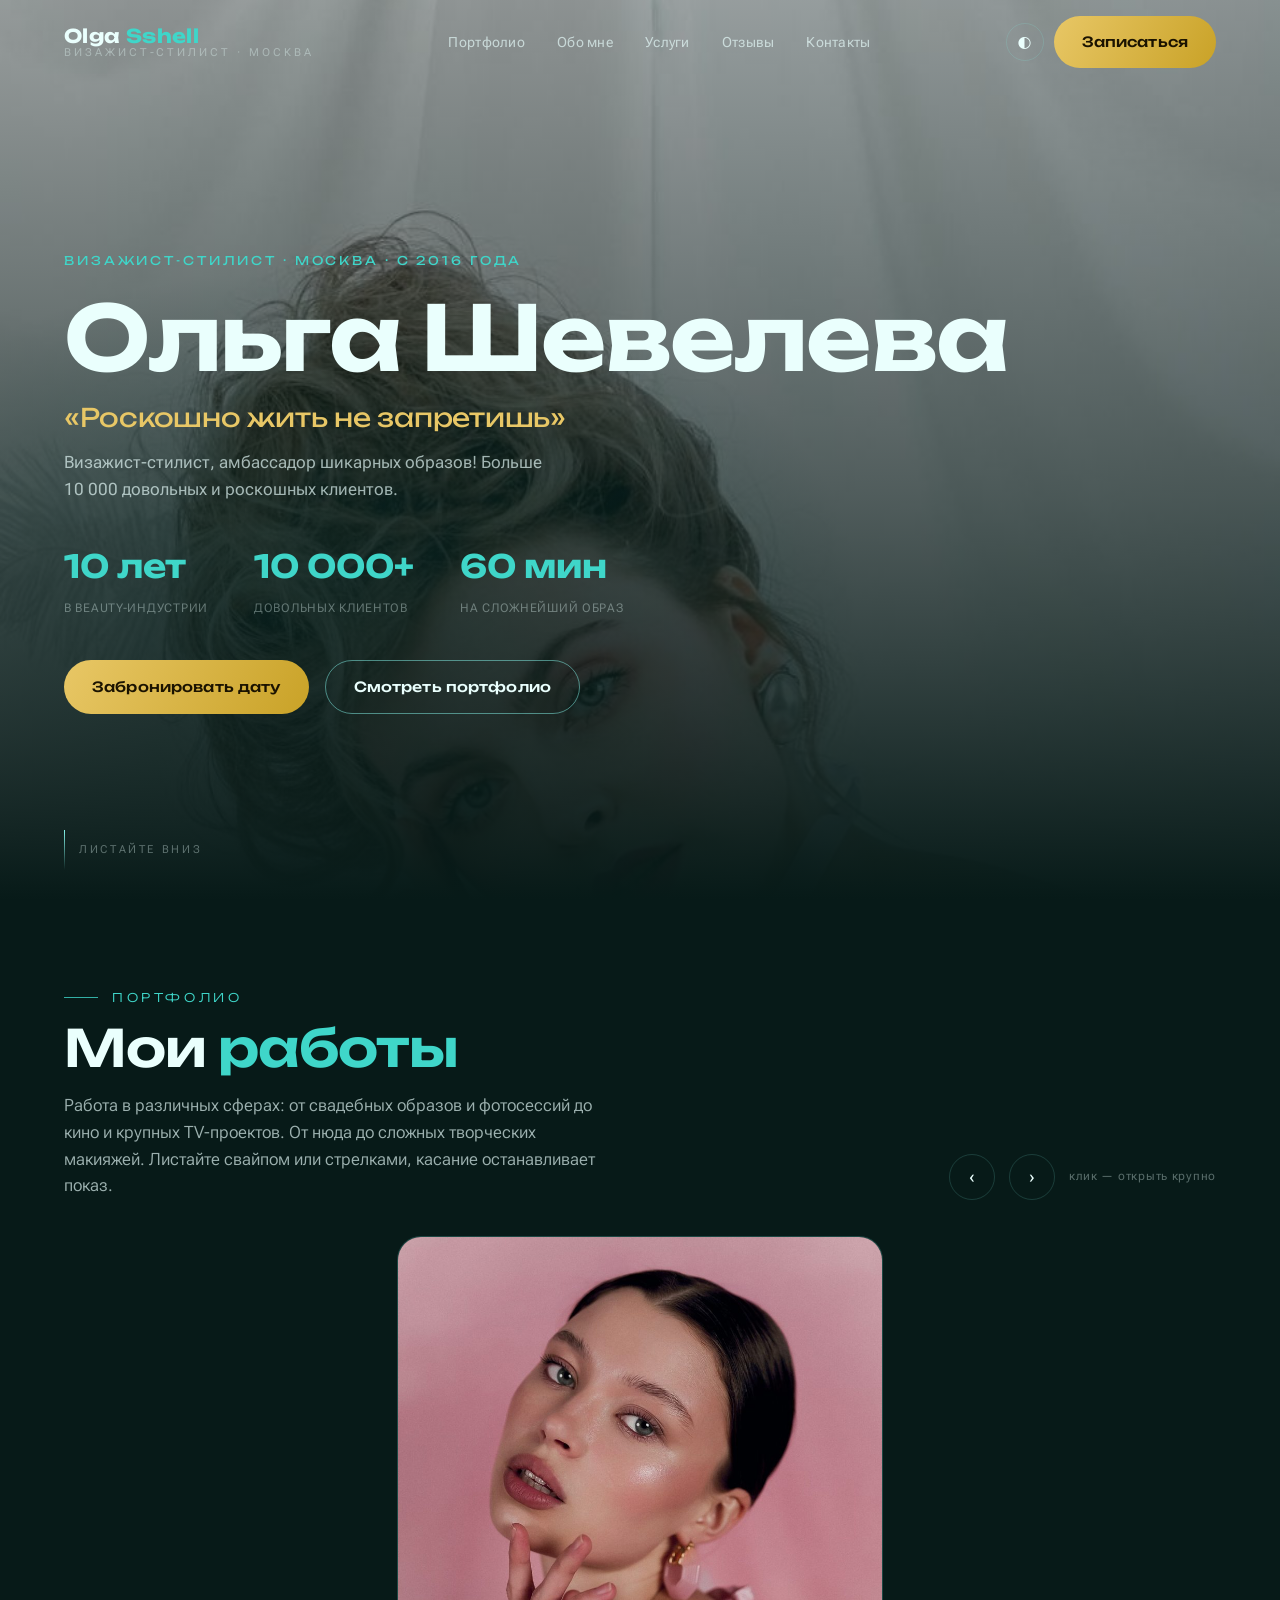
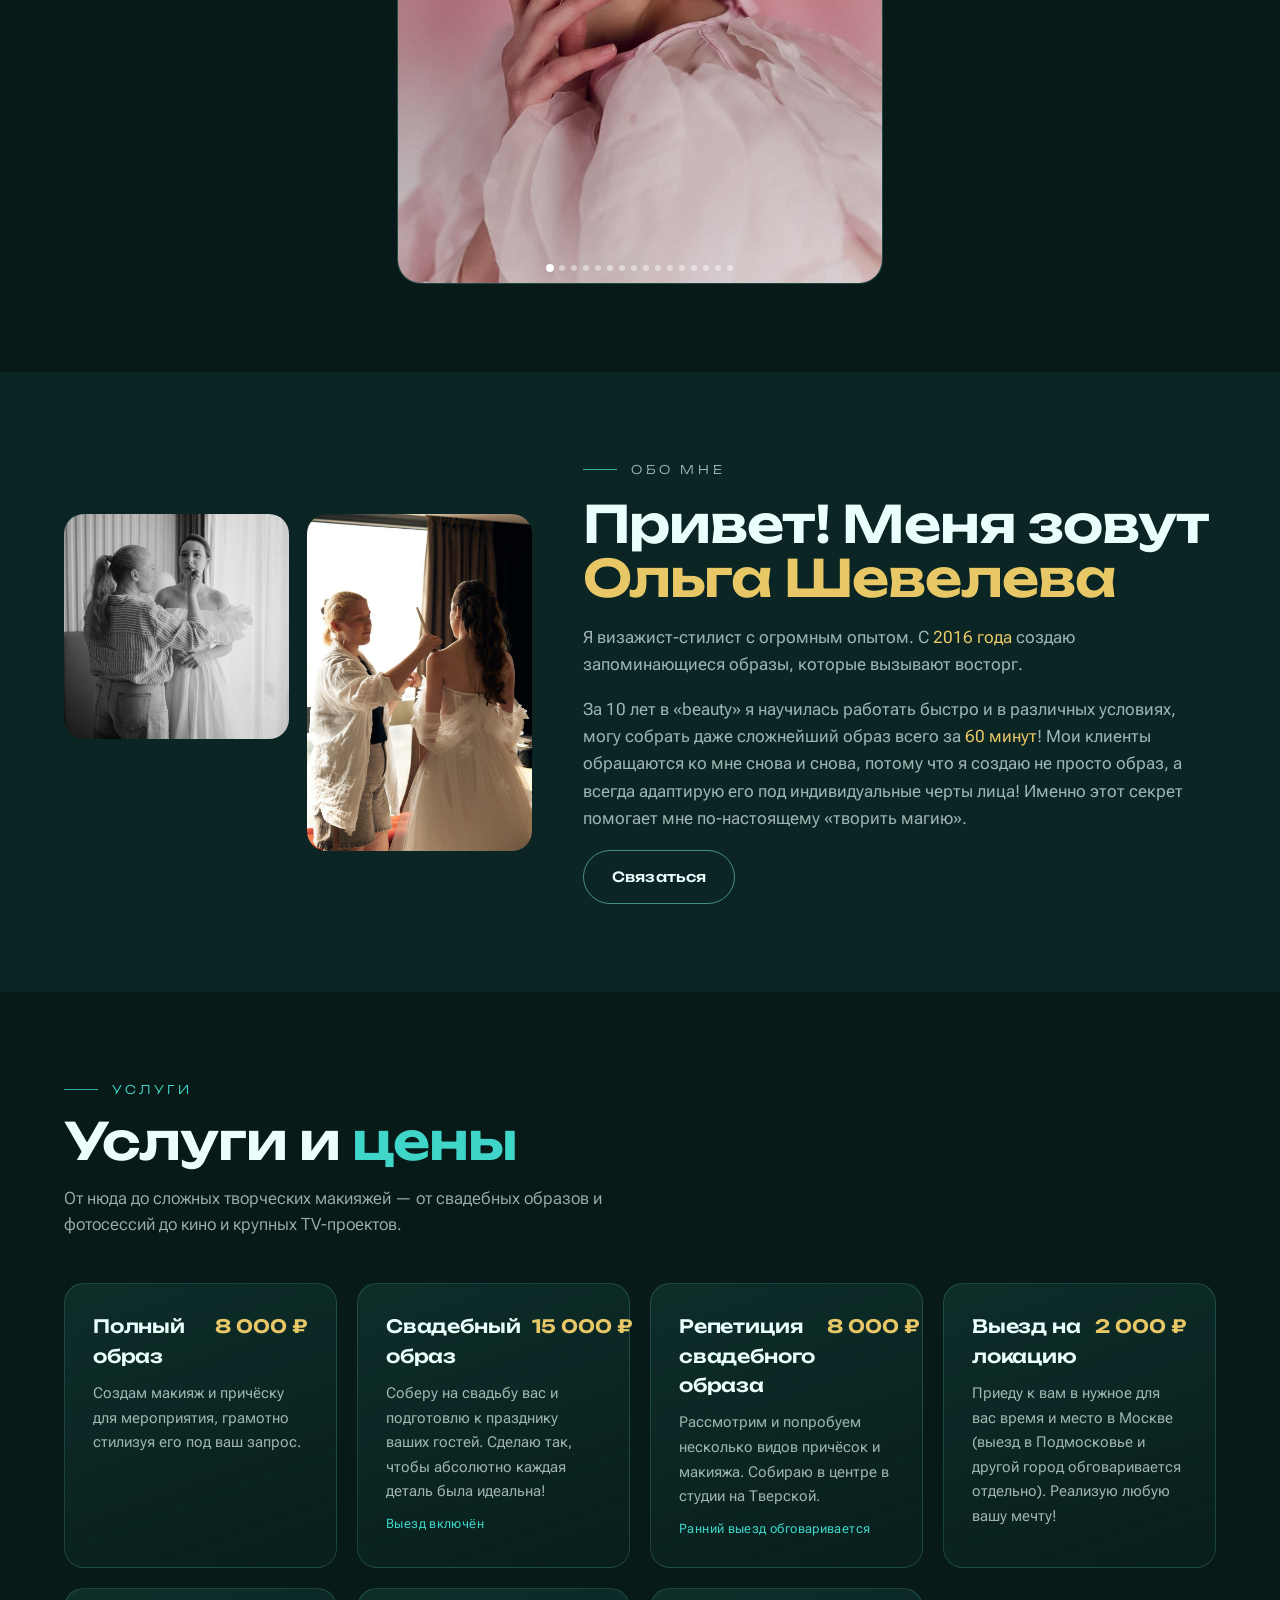
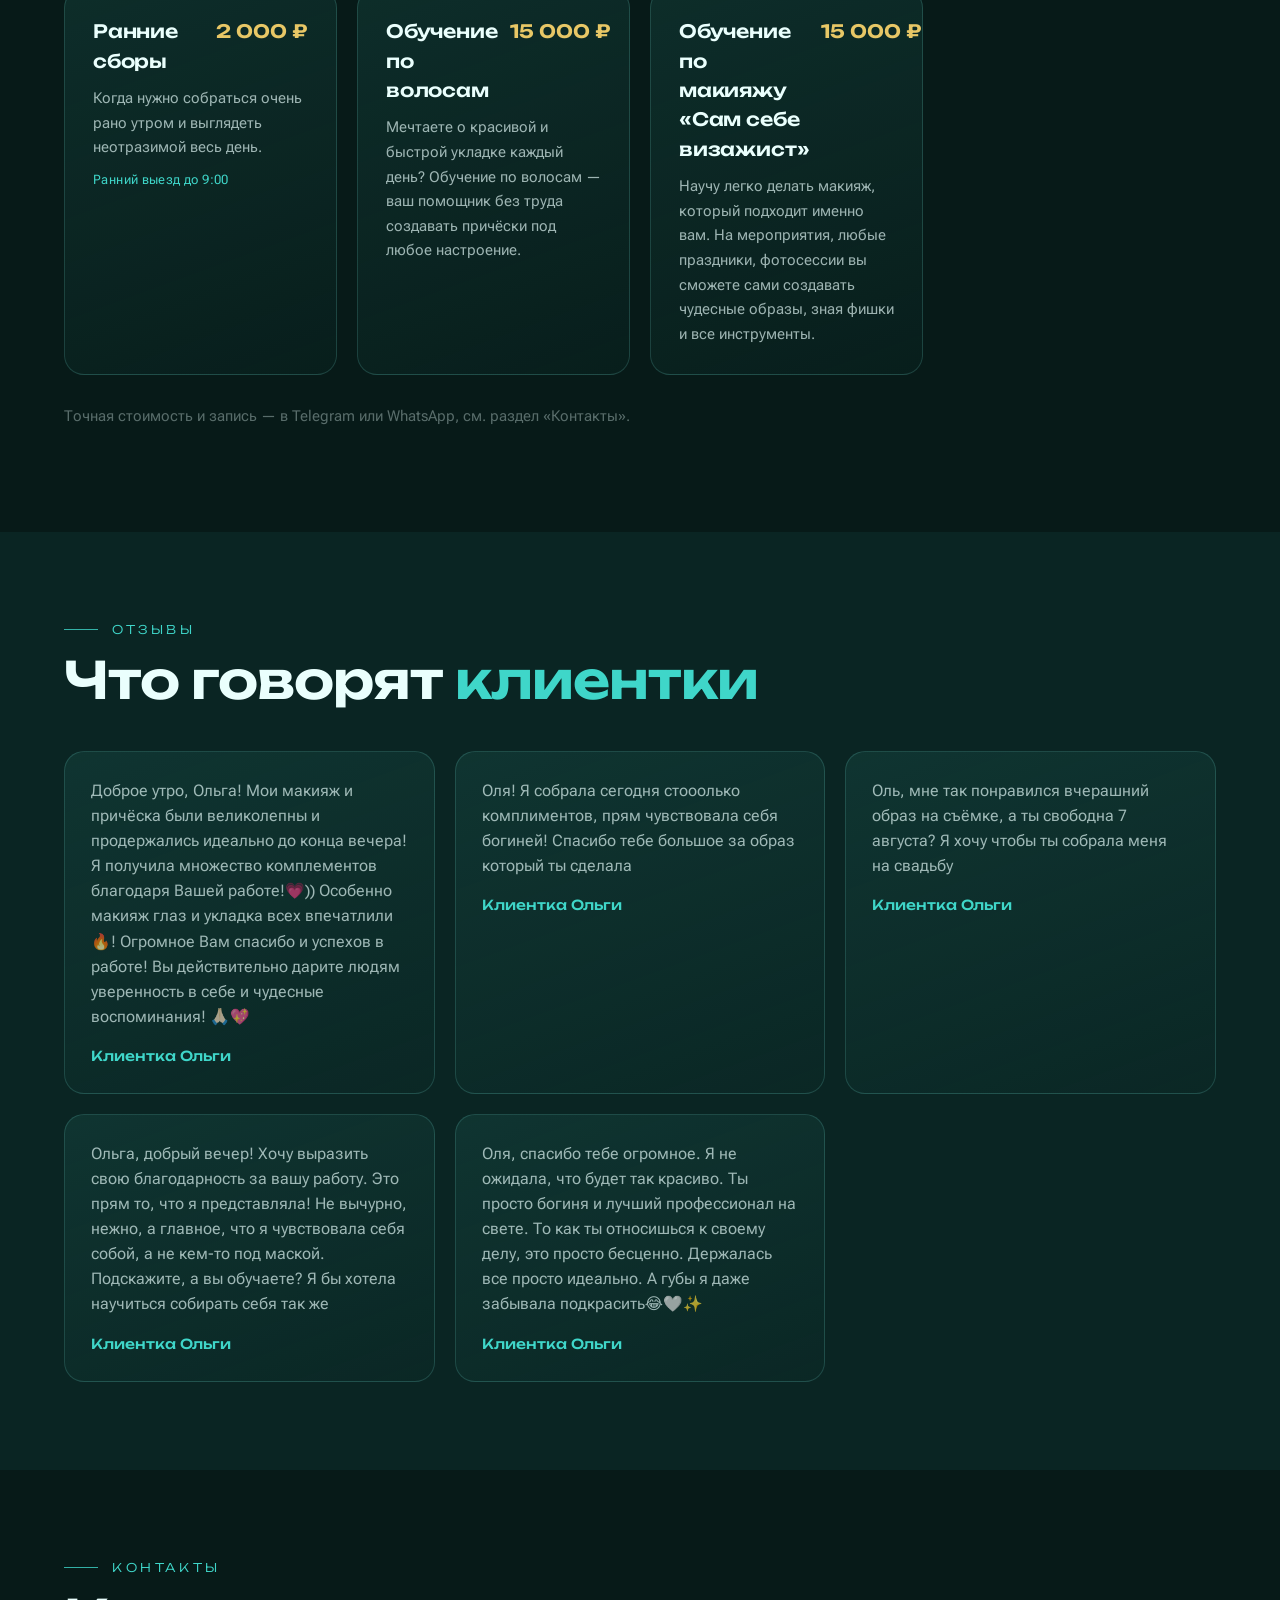
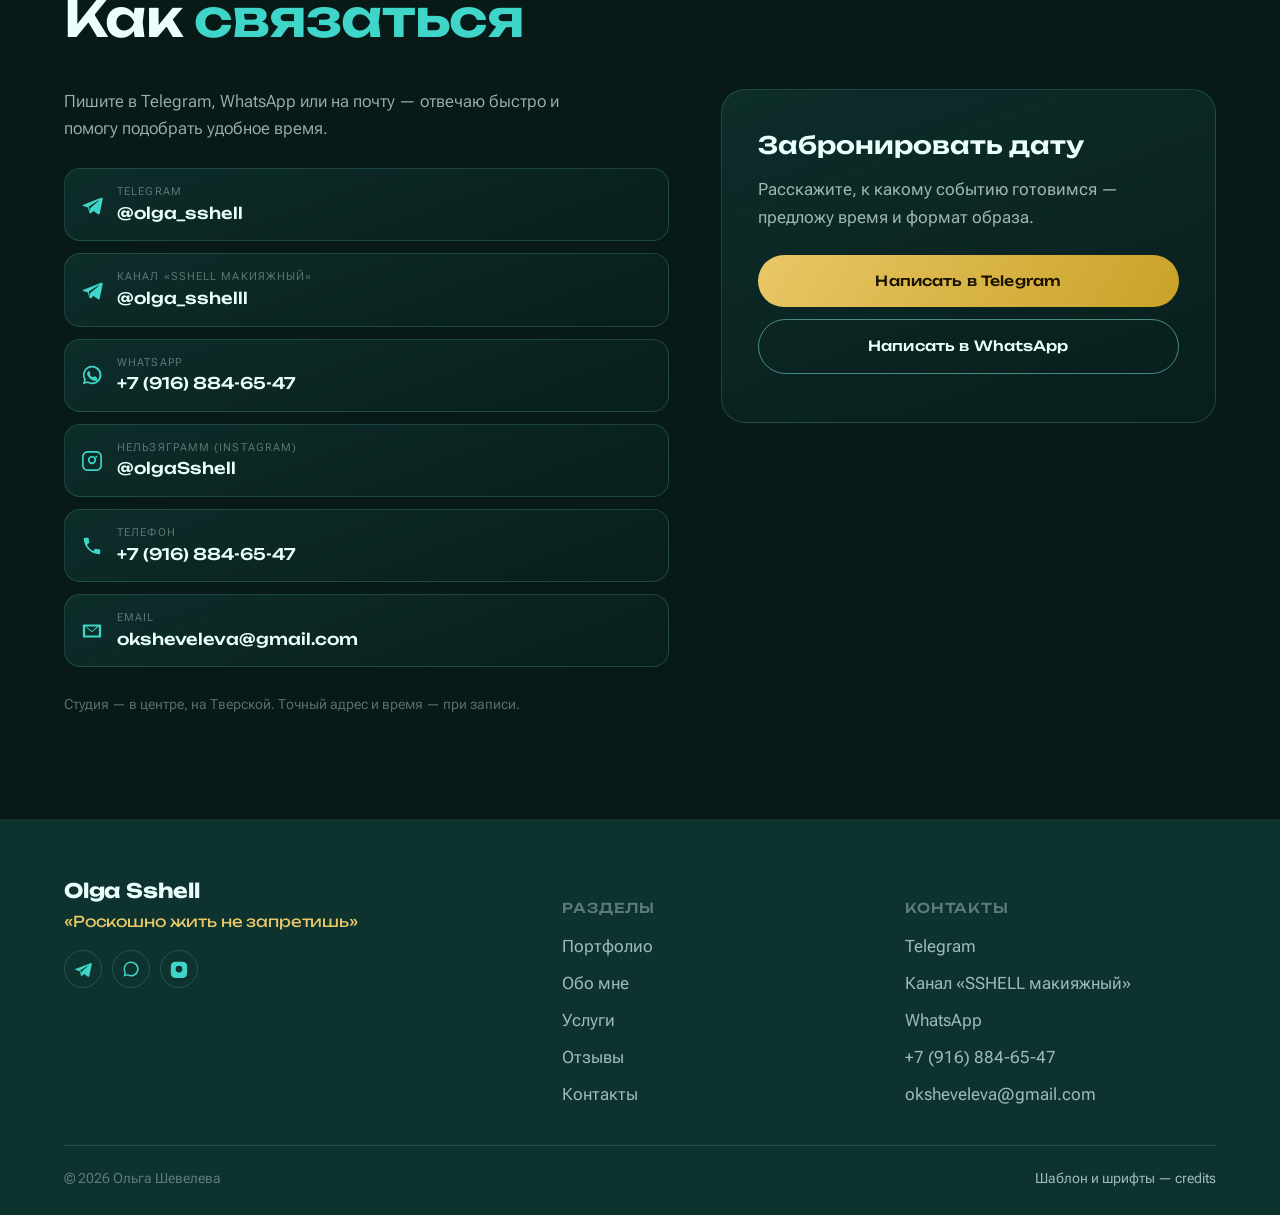
==== index.html @ 78e6f8d3 "Ольга Шевелева — v4 с анимациями 1.1, 2.1, 3.2, 4.2, 5.1" ====
<!DOCTYPE html>
<html lang="ru">
<head>
<meta charset="UTF-8">
<meta name="viewport" content="width=device-width, initial-scale=1.0">
<title>Ольга Шевелева — визажист-стилист в Москве</title>
<meta name="description" content="Ольга Шевелева — визажист-стилист в Москве с 2016 года. Полный образ, свадебный макияж и причёска, выезд на локацию, обучение по макияжу и укладкам. Больше 10 000 довольных клиентов.">
<meta name="theme-color" content="#071a18">
<link rel="canonical" href="https://olga-shell.ru/">

<meta property="og:type" content="website">
<meta property="og:locale" content="ru_RU">
<meta property="og:title" content="Ольга Шевелева — визажист-стилист в Москве">
<meta property="og:description" content="Визажист-стилист, амбассадор шикарных образов! Больше 10 000 довольных и роскошных клиентов. Полный образ, свадебный макияж, обучение.">
<meta property="og:image" content="https://olga-shell.ru/assets/img/05.jpg">
<meta property="og:url" content="https://olga-shell.ru/">
<meta property="og:site_name" content="Ольга Шевелева">
<meta name="twitter:card" content="summary_large_image">
<meta name="twitter:title" content="Ольга Шевелева — визажист-стилист в Москве">
<meta name="twitter:description" content="Роскошно жить не запретишь. Полный образ, свадебный макияж, обучение по макияжу и укладкам.">
<meta name="twitter:image" content="https://olga-shell.ru/assets/img/05.jpg">

<link rel="icon" href="favicon.svg" type="image/svg+xml">
<link rel="icon" href="favicon.ico" sizes="any">
<link rel="alternate" type="text/plain" href="llms.txt">

<link rel="preload" href="assets/fonts/Unbounded-cyrillic.woff2" as="font" type="font/woff2" crossorigin>
<link rel="preload" href="assets/fonts/RobotoFlex-cyrillic.woff2" as="font" type="font/woff2" crossorigin>
<link rel="stylesheet" href="assets/css/style.css">

<script type="application/ld+json">
{
  "@context": "https://schema.org",
  "@type": "BeautySalon",
  "name": "Ольга Шевелева — визажист-стилист",
  "description": "Визажист-стилист, амбассадор шикарных образов. Больше 10 000 довольных и роскошных клиентов. Полный образ, свадебный макияж, выезд на локацию, обучение по макияжу и укладкам.",
  "url": "https://olga-shell.ru/",
  "image": "https://olga-shell.ru/assets/img/05.jpg",
  "telephone": "+7-916-884-65-47",
  "email": "oksheveleva@gmail.com",
  "priceRange": "2000-15000 RUB",
  "areaServed": { "@type": "City", "name": "Москва" },
  "address": { "@type": "PostalAddress", "addressLocality": "Москва", "addressCountry": "RU" },
  "founder": { "@type": "Person", "name": "Ольга Шевелева", "jobTitle": "Визажист-стилист" },
  "sameAs": [
    "https://www.instagram.com/olga_sshell",
    "https://t.me/olga_sshell",
    "https://t.me/olga_sshelll",
    "https://wa.me/79168846547"
  ],
  "hasOfferCatalog": {
    "@type": "OfferCatalog",
    "name": "Услуги",
    "itemListElement": [
      { "@type": "Offer", "price": "8000", "priceCurrency": "RUB", "itemOffered": { "@type": "Service", "name": "Полный образ", "description": "Макияж и причёска для мероприятия, стилизация под ваш запрос." } },
      { "@type": "Offer", "price": "15000", "priceCurrency": "RUB", "itemOffered": { "@type": "Service", "name": "Свадебный образ", "description": "Сборы невесты и подготовка гостей к свадьбе, выезд включён." } },
      { "@type": "Offer", "price": "8000", "priceCurrency": "RUB", "itemOffered": { "@type": "Service", "name": "Репетиция свадебного образа", "description": "Подбор вариантов причёски и макияжа в студии на Тверской." } },
      { "@type": "Offer", "price": "2000", "priceCurrency": "RUB", "itemOffered": { "@type": "Service", "name": "Выезд на локацию", "description": "Выезд визажиста в нужное время и место в Москве." } },
      { "@type": "Offer", "price": "2000", "priceCurrency": "RUB", "itemOffered": { "@type": "Service", "name": "Ранние сборы", "description": "Ранний выезд до 9:00, когда нужно собраться очень рано утром." } },
      { "@type": "Offer", "price": "15000", "priceCurrency": "RUB", "itemOffered": { "@type": "Service", "name": "Обучение по волосам", "description": "Обучение быстрой и красивой укладке волос под любое настроение." } },
      { "@type": "Offer", "price": "15000", "priceCurrency": "RUB", "itemOffered": { "@type": "Service", "name": "Обучение по макияжу «Сам себе визажист»", "description": "Обучение макияжу на мероприятия, праздники и фотосессии." } }
    ]
  },
  "review": [
    { "@type": "Review", "reviewBody": "Мои макияж и причёска были великолепны и продержались идеально до конца вечера! Я получила множество комплиментов благодаря Вашей работе. Особенно макияж глаз и укладка всех впечатлили!", "author": { "@type": "Person", "name": "Клиентка" } },
    { "@type": "Review", "reviewBody": "Я собрала сегодня стооолько комплиментов, прям чувствовала себя богиней! Спасибо тебе большое за образ который ты сделала.", "author": { "@type": "Person", "name": "Клиентка" } },
    { "@type": "Review", "reviewBody": "Мне так понравился вчерашний образ на съёмке. Хочу, чтобы ты собрала меня на свадьбу.", "author": { "@type": "Person", "name": "Клиентка" } },
    { "@type": "Review", "reviewBody": "Хочу выразить свою благодарность за вашу работу. Это прям то, что я представляла! Не вычурно, нежно, а главное — я чувствовала себя собой, а не кем-то под маской.", "author": { "@type": "Person", "name": "Клиентка" } },
    { "@type": "Review", "reviewBody": "Спасибо тебе огромное. Я не ожидала, что будет так красиво. Ты просто богиня и лучший профессионал на свете. Держалась всё просто идеально.", "author": { "@type": "Person", "name": "Клиентка" } }
  ]
}
</script>
</head>
<body>
<a class="skip-link" href="#main">Перейти к содержанию</a>

<header class="hdr" id="hdr">
  <a href="#home" class="brand"><span>Olga <i>Sshell</i></span><small>визажист-стилист · Москва</small></a>
  <nav class="nav" aria-label="Основная навигация">
    <a href="#portfolio">Портфолио</a>
    <a href="#about">Обо мне</a>
    <a href="#services">Услуги</a>
    <a href="#reviews">Отзывы</a>
    <a href="#contact">Контакты</a>
  </nav>
  <div class="hdr-actions">
    <button id="themeToggle" class="tbtn" aria-pressed="false" aria-label="Переключить светлую/тёмную тему">◐</button>
    <a href="https://t.me/olga_sshell" target="_blank" rel="noopener" class="btn btn-gold hdr-cta">Записаться</a>
    <button class="burger" id="burger" aria-label="Открыть меню" aria-expanded="false" aria-controls="mmenu"><i></i><i></i><i></i></button>
  </div>
</header>

<div class="mmenu" id="mmenu">
  <a href="#portfolio">Портфолио</a>
  <a href="#about">Обо мне</a>
  <a href="#services">Услуги</a>
  <a href="#reviews">Отзывы</a>
  <a href="#contact">Контакты</a>
  <div class="mc">
    <a href="https://t.me/olga_sshell" target="_blank" rel="noopener" class="btn btn-gold" style="margin-top:14px;width:max-content">Записаться</a>
  </div>
</div>

<main id="main">

  <section class="hero" id="home">
    <img class="hero-bg" src="assets/img/05.jpg" width="956" height="1276" alt="Ольга Шевелева — свадебный образ с элегантной причёской и жемчужными серьгами" fetchpriority="high">
    <div class="hero-veil" aria-hidden="true"></div>
    <div class="wrap">
      <span class="hero-badge">Визажист-стилист · Москва · с 2016 года</span>
      <h1 class="disp split" aria-label="Ольга Шевелева"><span aria-hidden="true"><span class="w"><span class="ch" style="--i:0">О</span><span class="ch" style="--i:1">л</span><span class="ch" style="--i:2">ь</span><span class="ch" style="--i:3">г</span><span class="ch" style="--i:4">а</span></span> <span class="w"><span class="ch" style="--i:5">Ш</span><span class="ch" style="--i:6">е</span><span class="ch" style="--i:7">в</span><span class="ch" style="--i:8">е</span><span class="ch" style="--i:9">л</span><span class="ch" style="--i:10">е</span><span class="ch" style="--i:11">в</span><span class="ch" style="--i:12">а</span></span></span></h1>
      <p class="tagline disp">«Роскошно жить не запретишь»</p>
      <p class="desc">Визажист-стилист, амбассадор шикарных образов! Больше 10&nbsp;000 довольных и роскошных клиентов.</p>
      <div class="hero-stats">
        <div class="stat"><b class="cnt" data-value="10" data-suffix=" лет">10 лет</b><span>в beauty-индустрии</span></div>
        <div class="stat"><b class="cnt" data-value="10000" data-suffix="+">10 000+</b><span>довольных клиентов</span></div>
        <div class="stat"><b class="cnt" data-value="60" data-suffix=" мин">60 мин</b><span>на сложнейший образ</span></div>
      </div>
      <div class="cta-group">
        <a href="https://t.me/olga_sshell" target="_blank" rel="noopener" class="btn btn-gold">Забронировать дату</a>
        <a href="#portfolio" class="btn btn-ghost">Смотреть портфолио</a>
      </div>
    </div>
    <div class="scrollhint"><i></i>Листайте вниз</div>
  </section>

  <section id="portfolio">
    <div class="wrap">
      <div class="car-head reveal">
        <div class="sec-head" style="margin-bottom:0">
          <p class="eyebrow">Портфолио</p>
          <h2 class="h2">Мои <span class="tif">работы</span></h2>
          <p class="lead">Работа в различных сферах: от свадебных образов и фотосессий до кино и крупных TV-проектов. От нюда до сложных творческих макияжей. Листайте свайпом или стрелками, касание останавливает показ.</p>
        </div>
        <div class="car-controls">
          <button class="car-btn" id="carPrev" aria-label="Предыдущее фото">‹</button>
          <button class="car-btn" id="carNext" aria-label="Следующее фото">›</button>
          <span class="car-hint">клик — открыть крупно</span>
        </div>
      </div>

      <div class="rotor reveal" id="rotor" tabindex="0" aria-roledescription="carousel" aria-label="Работы Ольги">
        <div class="rotor-track">
          <figure class="rotor-frame" data-lightbox-src="assets/img/02.jpg" data-lightbox-alt="Нежный образ на розовом фоне с жемчужными серьгами"><img src="assets/img/02.jpg" width="934" height="1400" loading="lazy" alt="Нежный образ на розовом фоне с жемчужными серьгами"></figure>
          <figure class="rotor-frame" data-lightbox-src="assets/img/03.jpg" data-lightbox-alt="Авангардный образ в скульптурном синем костюме"><img src="assets/img/03.jpg" width="1000" height="1400" loading="lazy" alt="Авангардный образ в скульптурном синем костюме"></figure>
          <figure class="rotor-frame" data-lightbox-src="assets/img/04.jpg" data-lightbox-alt="Летний образ в белом с жёлтыми цветами"><img src="assets/img/04.jpg" width="1023" height="1280" loading="lazy" alt="Летний образ в белом с жёлтыми цветами"></figure>
          <figure class="rotor-frame" data-lightbox-src="assets/img/06.jpg" data-lightbox-alt="Драматичный чёрно-белый образ в готическом стиле"><img src="assets/img/06.jpg" width="914" height="1280" loading="lazy" alt="Драматичный чёрно-белый образ в готическом стиле"></figure>
          <figure class="rotor-frame" data-lightbox-src="assets/img/07.jpg" data-lightbox-alt="Будуарный образ с веером в кружевном белье"><img src="assets/img/07.jpg" width="1133" height="1400" loading="lazy" alt="Будуарный образ с веером в кружевном белье"></figure>
          <figure class="rotor-frame" data-lightbox-src="assets/img/09.jpg" data-lightbox-alt="Творческий макияж глаз с вуалью для fashion-съёмки"><img src="assets/img/09.jpg" width="1000" height="1400" loading="lazy" alt="Творческий макияж глаз с вуалью для fashion-съёмки"></figure>
          <figure class="rotor-frame" data-lightbox-src="assets/img/11.jpg" data-lightbox-alt="Образ в бордовом кожаном пальто"><img src="assets/img/11.jpg" width="960" height="1280" loading="lazy" alt="Образ в бордовом кожаном пальто"></figure>
          <figure class="rotor-frame" data-lightbox-src="assets/img/12.jpg" data-lightbox-alt="Естественный образ в бежевом платье со свободными волнами"><img src="assets/img/12.jpg" width="960" height="1280" loading="lazy" alt="Естественный образ в бежевом платье со свободными волнами"></figure>
          <figure class="rotor-frame" data-lightbox-src="assets/img/14.jpg" data-lightbox-alt="Динамичный образ в красном для фотосессии"><img src="assets/img/14.jpg" width="1024" height="1280" loading="lazy" alt="Динамичный образ в красном для фотосессии"></figure>
          <figure class="rotor-frame" data-lightbox-src="assets/img/15.jpg" data-lightbox-alt="Кутюрный образ в синем атласе"><img src="assets/img/15.jpg" width="1000" height="1400" loading="lazy" alt="Кутюрный образ в синем атласе"></figure>
          <figure class="rotor-frame" data-lightbox-src="assets/img/16.jpg" data-lightbox-alt="Образ с перьями и цветочной композицией в волосах"><img src="assets/img/16.jpg" width="933" height="1400" loading="lazy" alt="Образ с перьями и цветочной композицией в волосах"></figure>
          <figure class="rotor-frame" data-lightbox-src="assets/img/18.jpg" data-lightbox-alt="Вечерний образ в тёмно-синем платье с перьевой отделкой"><img src="assets/img/18.jpg" width="933" height="1400" loading="lazy" alt="Вечерний образ в тёмно-синем платье с перьевой отделкой"></figure>
          <figure class="rotor-frame" data-lightbox-src="assets/img/19.jpg" data-lightbox-alt="Свадебный образ невесты и жениха, чёрно-белый кадр"><img src="assets/img/19.jpg" width="853" height="1280" loading="lazy" alt="Свадебный образ невесты и жениха, чёрно-белый кадр"></figure>
          <figure class="rotor-frame" data-lightbox-src="assets/img/20.jpg" data-lightbox-alt="Будуарный образ невесты перед зеркалом со свечами"><img src="assets/img/20.jpg" width="779" height="1400" loading="lazy" alt="Будуарный образ невесты перед зеркалом со свечами"></figure>
          <figure class="rotor-frame" data-lightbox-src="assets/img/21.jpg" data-lightbox-alt="Винтажный образ в стиле ар-деко с декоративной причёской"><img src="assets/img/21.jpg" width="661" height="840" loading="lazy" alt="Винтажный образ в стиле ар-деко с декоративной причёской"></figure>
          <figure class="rotor-frame" data-lightbox-src="assets/img/22.jpg" data-lightbox-alt="Чёрно-белый образ на лестнице в вечернем платье"><img src="assets/img/22.jpg" width="510" height="657" loading="lazy" alt="Чёрно-белый образ на лестнице в вечернем платье"></figure>
        </div>
        <div class="rotor-dots" aria-hidden="true"></div>
      </div>

      <div class="carousel-fallback" id="carouselFallback">
        <div class="fb-item"><img src="assets/img/02.jpg" width="934" height="1400" loading="lazy" alt="Нежный образ на розовом фоне с жемчужными серьгами"></div>
        <div class="fb-item"><img src="assets/img/03.jpg" width="1000" height="1400" loading="lazy" alt="Авангардный образ в скульптурном синем костюме"></div>
        <div class="fb-item"><img src="assets/img/04.jpg" width="1023" height="1280" loading="lazy" alt="Летний образ в белом с жёлтыми цветами"></div>
        <div class="fb-item"><img src="assets/img/06.jpg" width="914" height="1280" loading="lazy" alt="Драматичный чёрно-белый образ в готическом стиле"></div>
        <div class="fb-item"><img src="assets/img/07.jpg" width="1133" height="1400" loading="lazy" alt="Будуарный образ с веером в кружевном белье"></div>
        <div class="fb-item"><img src="assets/img/09.jpg" width="1000" height="1400" loading="lazy" alt="Творческий макияж глаз с вуалью для fashion-съёмки"></div>
        <div class="fb-item"><img src="assets/img/11.jpg" width="960" height="1280" loading="lazy" alt="Образ в бордовом кожаном пальто"></div>
        <div class="fb-item"><img src="assets/img/12.jpg" width="960" height="1280" loading="lazy" alt="Естественный образ в бежевом платье со свободными волнами"></div>
        <div class="fb-item"><img src="assets/img/14.jpg" width="1024" height="1280" loading="lazy" alt="Динамичный образ в красном для фотосессии"></div>
        <div class="fb-item"><img src="assets/img/15.jpg" width="1000" height="1400" loading="lazy" alt="Кутюрный образ в синем атласе"></div>
        <div class="fb-item"><img src="assets/img/16.jpg" width="933" height="1400" loading="lazy" alt="Образ с перьями и цветочной композицией в волосах"></div>
        <div class="fb-item"><img src="assets/img/18.jpg" width="933" height="1400" loading="lazy" alt="Вечерний образ в тёмно-синем платье с перьевой отделкой"></div>
        <div class="fb-item"><img src="assets/img/19.jpg" width="853" height="1280" loading="lazy" alt="Свадебный образ невесты и жениха, чёрно-белый кадр"></div>
        <div class="fb-item"><img src="assets/img/20.jpg" width="779" height="1400" loading="lazy" alt="Будуарный образ невесты перед зеркалом со свечами"></div>
        <div class="fb-item"><img src="assets/img/21.jpg" width="661" height="840" loading="lazy" alt="Винтажный образ в стиле ар-деко с декоративной причёской"></div>
        <div class="fb-item"><img src="assets/img/22.jpg" width="510" height="657" loading="lazy" alt="Чёрно-белый образ на лестнице в вечернем платье"></div>
      </div>
    </div>
  </section>

  <section class="section-alt" id="about">
    <div class="wrap about">
      <div class="about-media reveal">
        <div class="m1"><img src="assets/img/08.jpg" width="854" height="854" loading="lazy" alt="Ольга Шевелева наносит макияж клиентке"></div>
        <div class="m2"><img src="assets/img/10.jpg" width="854" height="1280" loading="lazy" alt="Ольга Шевелева поправляет причёску невесте перед свадьбой"></div>
      </div>
      <div class="about-text reveal">
        <p class="eyebrow">Обо мне</p>
        <h2 class="h2">Привет! Меня зовут <span class="gold">Ольга Шевелева</span></h2>
        <p>Я визажист-стилист с огромным опытом. С <strong>2016 года</strong> создаю запоминающиеся образы, которые вызывают восторг.</p>
        <p>За 10 лет в «beauty» я научилась работать быстро и в различных условиях, могу собрать даже сложнейший образ всего за <strong>60 минут</strong>! Мои клиенты обращаются ко мне снова и снова, потому что я создаю не просто образ, а всегда адаптирую его под индивидуальные черты лица! Именно этот секрет помогает мне по-настоящему «творить магию».</p>
        <a href="https://t.me/olga_sshell" target="_blank" rel="noopener" class="btn btn-ghost">Связаться</a>
      </div>
    </div>
  </section>

  <section id="services">
    <div class="wrap">
      <div class="sec-head reveal">
        <p class="eyebrow">Услуги</p>
        <h2 class="h2">Услуги и <span class="tif">цены</span></h2>
        <p class="lead">От нюда до сложных творческих макияжей — от свадебных образов и фотосессий до кино и крупных TV-проектов.</p>
      </div>
      <div class="svc-grid">
        <div class="svc-c reveal">
          <div class="svc-top"><h3>Полный образ</h3><span class="svc-price">8 000 ₽</span></div>
          <p>Создам макияж и причёску для мероприятия, грамотно стилизуя его под ваш запрос.</p>
        </div>
        <div class="svc-c reveal">
          <div class="svc-top"><h3>Свадебный образ</h3><span class="svc-price">15 000 ₽</span></div>
          <p>Соберу на свадьбу вас и подготовлю к празднику ваших гостей. Сделаю так, чтобы абсолютно каждая деталь была идеальна!</p>
          <span class="svc-note">Выезд включён</span>
        </div>
        <div class="svc-c reveal">
          <div class="svc-top"><h3>Репетиция свадебного образа</h3><span class="svc-price">8 000 ₽</span></div>
          <p>Рассмотрим и попробуем несколько видов причёсок и макияжа. Собираю в центре в студии на Тверской.</p>
          <span class="svc-note">Ранний выезд обговаривается</span>
        </div>
        <div class="svc-c reveal">
          <div class="svc-top"><h3>Выезд на локацию</h3><span class="svc-price">2 000 ₽</span></div>
          <p>Приеду к вам в нужное для вас время и место в Москве (выезд в Подмосковье и другой город обговаривается отдельно). Реализую любую вашу мечту!</p>
        </div>
        <div class="svc-c reveal">
          <div class="svc-top"><h3>Ранние сборы</h3><span class="svc-price">2 000 ₽</span></div>
          <p>Когда нужно собраться очень рано утром и выглядеть неотразимой весь день.</p>
          <span class="svc-note">Ранний выезд до 9:00</span>
        </div>
        <div class="svc-c reveal">
          <div class="svc-top"><h3>Обучение по волосам</h3><span class="svc-price">15 000 ₽</span></div>
          <p>Мечтаете о красивой и быстрой укладке каждый день? Обучение по волосам — ваш помощник без труда создавать причёски под любое настроение.</p>
        </div>
        <div class="svc-c reveal">
          <div class="svc-top"><h3>Обучение по макияжу «Сам себе визажист»</h3><span class="svc-price">15 000 ₽</span></div>
          <p>Научу легко делать макияж, который подходит именно вам. На мероприятия, любые праздники, фотосессии вы сможете сами создавать чудесные образы, зная фишки и все инструменты.</p>
        </div>
      </div>
      <p class="svc-foot reveal">Точная стоимость и запись — в Telegram или WhatsApp, см. раздел «Контакты».</p>
    </div>
  </section>

  <section class="section-alt" id="reviews">
    <div class="wrap">
      <div class="sec-head reveal">
        <p class="eyebrow">Отзывы</p>
        <h2 class="h2">Что говорят <span class="tif">клиентки</span></h2>
      </div>
      <div class="rev-grid">
        <div class="rev-c reveal">
          <p>Доброе утро, Ольга! Мои макияж и причёска были великолепны и продержались идеально до конца вечера! Я получила множество комплементов благодаря Вашей работе!💗)) Особенно макияж глаз и укладка всех впечатлили🔥! Огромное Вам спасибо и успехов в работе! Вы действительно дарите людям уверенность в себе и чудесные воспоминания! 🙏🏻💖</p>
          <div class="rev-author">Клиентка Ольги</div>
        </div>
        <div class="rev-c reveal">
          <p>Оля! Я собрала сегодня стооолько комплиментов, прям чувствовала себя богиней! Спасибо тебе большое за образ который ты сделала</p>
          <div class="rev-author">Клиентка Ольги</div>
        </div>
        <div class="rev-c reveal">
          <p>Оль, мне так понравился вчерашний образ на съёмке, а ты свободна 7 августа? Я хочу чтобы ты собрала меня на свадьбу</p>
          <div class="rev-author">Клиентка Ольги</div>
        </div>
        <div class="rev-c reveal">
          <p>Ольга, добрый вечер! Хочу выразить свою благодарность за вашу работу. Это прям то, что я представляла! Не вычурно, нежно, а главное, что я чувствовала себя собой, а не кем-то под маской. Подскажите, а вы обучаете? Я бы хотела научиться собирать себя так же</p>
          <div class="rev-author">Клиентка Ольги</div>
        </div>
        <div class="rev-c reveal">
          <p>Оля, спасибо тебе огромное. Я не ожидала, что будет так красиво. Ты просто богиня и лучший профессионал на свете. То как ты относишься к своему делу, это просто бесценно. Держалась все просто идеально. А губы я даже забывала подкрасить😂🤍✨</p>
          <div class="rev-author">Клиентка Ольги</div>
        </div>
      </div>
    </div>
  </section>

  <section id="contact">
    <div class="wrap">
      <div class="sec-head reveal">
        <p class="eyebrow">Контакты</p>
        <h2 class="h2">Как <span class="tif">связаться</span></h2>
      </div>
      <div class="contact-wrap">
        <div class="reveal">
          <p class="lead">Пишите в Telegram, WhatsApp или на почту — отвечаю быстро и помогу подобрать удобное время.</p>
          <ul class="contact-list">
            <li><a href="https://t.me/olga_sshell" target="_blank" rel="noopener">
              <svg class="c-icon" viewBox="0 0 24 24"><path d="M21.9 4.2 2.7 11.6c-1.3.5-1.3 1.2-.2 1.6l4.9 1.5 1.9 5.8c.2.6.4.8.9.8.5 0 .7-.2 1-.5l2.4-2.3 5 3.7c.9.5 1.6.3 1.8-.9l3.3-15.5c.3-1.4-.5-2.1-1.8-1.6zM8.6 13.6l10.2-6.4c.5-.3 1-.1.6.2L9.9 15.5l-.4 3.6-1-5.5z"/></svg>
              <span><span class="c-label">Telegram</span><span class="c-value">@olga_sshell</span></span>
            </a></li>
            <li><a href="https://t.me/olga_sshelll" target="_blank" rel="noopener">
              <svg class="c-icon" viewBox="0 0 24 24"><path d="M21.9 4.2 2.7 11.6c-1.3.5-1.3 1.2-.2 1.6l4.9 1.5 1.9 5.8c.2.6.4.8.9.8.5 0 .7-.2 1-.5l2.4-2.3 5 3.7c.9.5 1.6.3 1.8-.9l3.3-15.5c.3-1.4-.5-2.1-1.8-1.6zM8.6 13.6l10.2-6.4c.5-.3 1-.1.6.2L9.9 15.5l-.4 3.6-1-5.5z"/></svg>
              <span><span class="c-label">Канал «SSHELL макияжный»</span><span class="c-value">@olga_sshelll</span></span>
            </a></li>
            <li><a href="https://wa.me/79168846547" target="_blank" rel="noopener">
              <svg class="c-icon" viewBox="0 0 24 24"><path d="M12 2a10 10 0 0 0-8.6 15L2 22l5.2-1.4A10 10 0 1 0 12 2zm0 18.1a8 8 0 0 1-4.1-1.1l-.3-.2-3 .8.8-2.9-.2-.3A8.1 8.1 0 1 1 12 20.1zm4.5-6c-.2-.1-1.5-.7-1.7-.8-.2-.1-.4-.1-.6.1-.2.2-.7.8-.8 1-.2.2-.3.2-.5.1a6.6 6.6 0 0 1-3.3-2.9c-.2-.3.2-.3.5-1 .1-.2 0-.4 0-.5l-.7-1.7c-.2-.4-.4-.4-.6-.4h-.5c-.2 0-.5.1-.7.3-.2.2-.9.9-.9 2.2s1 2.6 1.1 2.8c.1.2 2 3.1 4.8 4.3.7.3 1.2.5 1.6.6.7.2 1.3.2 1.8.1.5-.1 1.5-.6 1.7-1.2.2-.6.2-1.1.2-1.2-.1-.1-.3-.2-.5-.3z"/></svg>
              <span><span class="c-label">WhatsApp</span><span class="c-value">+7 (916) 884-65-47</span></span>
            </a></li>
            <li><a href="https://www.instagram.com/olga_sshell" target="_blank" rel="noopener">
              <svg class="c-icon" viewBox="0 0 24 24"><path d="M12 2.2c3.2 0 3.6 0 4.9.1 1.2.1 2 .3 2.4.5a5 5 0 0 1 1.8 1.2 5 5 0 0 1 1.2 1.8c.2.4.4 1.2.5 2.4.1 1.3.1 1.7.1 4.9s0 3.6-.1 4.9c-.1 1.2-.3 2-.5 2.4a5 5 0 0 1-1.2 1.8 5 5 0 0 1-1.8 1.2c-.4.2-1.2.4-2.4.5-1.3.1-1.7.1-4.9.1s-3.6 0-4.9-.1c-1.2-.1-2-.3-2.4-.5a5 5 0 0 1-1.8-1.2 5 5 0 0 1-1.2-1.8c-.2-.4-.4-1.2-.5-2.4-.1-1.3-.1-1.7-.1-4.9s0-3.6.1-4.9c.1-1.2.3-2 .5-2.4a5 5 0 0 1 1.2-1.8A5 5 0 0 1 4.7 2.8c.4-.2 1.2-.4 2.4-.5C8.4 2.2 8.8 2.2 12 2.2zm0 1.8c-3.1 0-3.5 0-4.7.1-1 .1-1.6.2-1.9.4-.5.2-.8.4-1.2.8-.4.4-.6.7-.8 1.2-.2.3-.3.9-.4 1.9-.1 1.2-.1 1.6-.1 4.7s0 3.5.1 4.7c.1 1 .2 1.6.4 1.9.2.5.4.8.8 1.2.4.4.7.6 1.2.8.3.2.9.3 1.9.4 1.2.1 1.6.1 4.7.1s3.5 0 4.7-.1c1-.1 1.6-.2 1.9-.4.5-.2.8-.4 1.2-.8.4-.4.6-.7.8-1.2.2-.3.3-.9.4-1.9.1-1.2.1-1.6.1-4.7s0-3.5-.1-4.7c-.1-1-.2-1.6-.4-1.9a3.2 3.2 0 0 0-.8-1.2 3.2 3.2 0 0 0-1.2-.8c-.3-.2-.9-.3-1.9-.4-1.2-.1-1.6-.1-4.7-.1zm0 3.5a4.5 4.5 0 1 1 0 9 4.5 4.5 0 0 1 0-9zm0 1.8a2.7 2.7 0 1 0 0 5.4 2.7 2.7 0 0 0 0-5.4zm4.7-2a1 1 0 1 1 0 2.1 1 1 0 0 1 0-2.1z"/></svg>
              <span><span class="c-label">Нельзяграмм (Instagram)</span><span class="c-value">@olgaSshell</span></span>
            </a></li>
            <li><a href="tel:+79168846547">
              <svg class="c-icon" viewBox="0 0 24 24"><path d="M6.6 10.8c1.4 2.8 3.8 5.2 6.6 6.6l2.2-2.2c.3-.3.7-.4 1-.2 1.1.4 2.3.6 3.6.6.6 0 1 .4 1 1V20c0 .6-.4 1-1 1C10.9 21 3 13.1 3 3.9c0-.6.4-1 1-1h3.4c.6 0 1 .4 1 1 0 1.3.2 2.5.6 3.6.1.4 0 .8-.2 1L6.6 10.8z"/></svg>
              <span><span class="c-label">Телефон</span><span class="c-value">+7 (916) 884-65-47</span></span>
            </a></li>
            <li><a href="mailto:oksheveleva@gmail.com">
              <svg class="c-icon" viewBox="0 0 24 24"><path d="M3 5h18a1 1 0 0 1 1 1v12a1 1 0 0 1-1 1H3a1 1 0 0 1-1-1V6a1 1 0 0 1 1-1zm1.5 2.2V17h15V7.2l-7.1 5.6a1 1 0 0 1-1.2 0L4.5 7.2zm1-.2 6.5 5.1L17.5 7h-13z"/></svg>
              <span><span class="c-label">Email</span><span class="c-value">oksheveleva@gmail.com</span></span>
            </a></li>
          </ul>
          <p class="contact-note">Студия — в центре, на Тверской. Точный адрес и время — при записи.</p>
        </div>
        <div class="contact-panel reveal">
          <h3>Забронировать дату</h3>
          <p>Расскажите, к какому событию готовимся — предложу время и формат образа.</p>
          <a href="https://t.me/olga_sshell" target="_blank" rel="noopener" class="btn btn-gold">Написать в Telegram</a>
          <a href="https://wa.me/79168846547" target="_blank" rel="noopener" class="btn btn-ghost">Написать в WhatsApp</a>
        </div>
      </div>
    </div>
  </section>

</main>

<div class="lightbox" id="lightbox" role="dialog" aria-modal="true" aria-label="Просмотр фотографии" aria-hidden="true">
  <button class="lb-close" type="button" aria-label="Закрыть">&times;</button>
  <button class="lb-prev" type="button" aria-label="Предыдущее фото">&#8249;</button>
  <figure>
    <img src="" alt="">
    <figcaption></figcaption>
  </figure>
  <button class="lb-next" type="button" aria-label="Следующее фото">&#8250;</button>
</div>

<footer class="ftr">
  <div class="wrap">
    <div class="ftr-top">
      <div class="ftr-brand">
        <span class="disp" style="font-size:20px;--w:700">Olga Sshell</span>
        <p class="tagline disp" style="font-size:15px;color:var(--gold2);margin:8px 0 0">«Роскошно жить не запретишь»</p>
        <div class="ftr-social">
          <a href="https://t.me/olga_sshell" target="_blank" rel="noopener" aria-label="Telegram"><svg viewBox="0 0 24 24"><path d="M21.9 4.2 2.7 11.6c-1.3.5-1.3 1.2-.2 1.6l4.9 1.5 1.9 5.8c.2.6.4.8.9.8.5 0 .7-.2 1-.5l2.4-2.3 5 3.7c.9.5 1.6.3 1.8-.9l3.3-15.5c.3-1.4-.5-2.1-1.8-1.6zM8.6 13.6l10.2-6.4c.5-.3 1-.1.6.2L9.9 15.5l-.4 3.6-1-5.5z"/></svg></a>
          <a href="https://wa.me/79168846547" target="_blank" rel="noopener" aria-label="WhatsApp"><svg viewBox="0 0 24 24"><path d="M12 2a10 10 0 0 0-8.6 15L2 22l5.2-1.4A10 10 0 1 0 12 2zm0 18.1a8 8 0 0 1-4.1-1.1l-.3-.2-3 .8.8-2.9-.2-.3A8.1 8.1 0 1 1 12 20.1z"/></svg></a>
          <a href="https://www.instagram.com/olga_sshell" target="_blank" rel="noopener" aria-label="Instagram"><svg viewBox="0 0 24 24"><path d="M12 2.2c3.2 0 3.6 0 4.9.1 1.2.1 2 .3 2.4.5a5 5 0 0 1 1.8 1.2 5 5 0 0 1 1.2 1.8c.2.4.4 1.2.5 2.4.1 1.3.1 1.7.1 4.9s0 3.6-.1 4.9c-.1 1.2-.3 2-.5 2.4a5 5 0 0 1-1.2 1.8 5 5 0 0 1-1.8 1.2c-.4.2-1.2.4-2.4.5-1.3.1-1.7.1-4.9.1s-3.6 0-4.9-.1c-1.2-.1-2-.3-2.4-.5a5 5 0 0 1-1.8-1.2 5 5 0 0 1-1.2-1.8c-.2-.4-.4-1.2-.5-2.4-.1-1.3-.1-1.7-.1-4.9s0-3.6.1-4.9c.1-1.2.3-2 .5-2.4a5 5 0 0 1 1.2-1.8A5 5 0 0 1 4.7 2.8c.4-.2 1.2-.4 2.4-.5C8.4 2.2 8.8 2.2 12 2.2zm0 5.3a4.5 4.5 0 1 0 0 9 4.5 4.5 0 0 0 0-9z"/></svg></a>
        </div>
      </div>
      <nav aria-label="Разделы сайта">
        <h4>Разделы</h4>
        <ul>
          <li><a href="#portfolio">Портфолио</a></li>
          <li><a href="#about">Обо мне</a></li>
          <li><a href="#services">Услуги</a></li>
          <li><a href="#reviews">Отзывы</a></li>
          <li><a href="#contact">Контакты</a></li>
        </ul>
      </nav>
      <nav aria-label="Контакты">
        <h4>Контакты</h4>
        <ul>
          <li><a href="https://t.me/olga_sshell" target="_blank" rel="noopener">Telegram</a></li>
          <li><a href="https://t.me/olga_sshelll" target="_blank" rel="noopener">Канал «SSHELL макияжный»</a></li>
          <li><a href="https://wa.me/79168846547" target="_blank" rel="noopener">WhatsApp</a></li>
          <li><a href="tel:+79168846547">+7 (916) 884-65-47</a></li>
          <li><a href="mailto:oksheveleva@gmail.com">oksheveleva@gmail.com</a></li>
        </ul>
      </nav>
    </div>
    <div class="ftr-bottom">
      <span>© 2026 Ольга Шевелева</span>
      <span><a href="credits.html">Шаблон и шрифты — credits</a></span>
    </div>
  </div>
</footer>

<script src="assets/js/main.js"></script>
</body>
</html>
---- assets/css/style.css ----
/* Ольга Шевелева — визажист-стилист. v4: 3D-карусель портфолио.
   Палитра, шрифты и типографика — по образцу vseti-site.ru (vseti-lab-kinetic). */

@font-face{font-family:'Roboto Flex';font-style:normal;font-weight:100 1000;font-stretch:25% 151%;font-display:swap;src:url(../fonts/RobotoFlex-cyrillic-ext.woff2) format('woff2');unicode-range:U+0460-052F, U+1C80-1C8A, U+20B4, U+2DE0-2DFF, U+A640-A69F, U+FE2E-FE2F;}
@font-face{font-family:'Roboto Flex';font-style:normal;font-weight:100 1000;font-stretch:25% 151%;font-display:swap;src:url(../fonts/RobotoFlex-cyrillic.woff2) format('woff2');unicode-range:U+0301, U+0400-045F, U+0490-0491, U+04B0-04B1, U+2116;}
@font-face{font-family:'Roboto Flex';font-style:normal;font-weight:100 1000;font-stretch:25% 151%;font-display:swap;src:url(../fonts/RobotoFlex-latin-ext.woff2) format('woff2');unicode-range:U+0100-02BA, U+02BD-02C5, U+02C7-02CC, U+02CE-02D7, U+02DD-02FF, U+0304, U+0308, U+0329, U+1D00-1DBF, U+1E00-1E9F, U+1EF2-1EFF, U+2020, U+20A0-20AB, U+20AD-20C0, U+2113, U+2C60-2C7F, U+A720-A7FF;}
@font-face{font-family:'Roboto Flex';font-style:normal;font-weight:100 1000;font-stretch:25% 151%;font-display:swap;src:url(../fonts/RobotoFlex-latin.woff2) format('woff2');unicode-range:U+0000-00FF, U+0131, U+0152-0153, U+02BB-02BC, U+02C6, U+02DA, U+02DC, U+0304, U+0308, U+0329, U+2000-206F, U+20AC, U+2122, U+2191, U+2193, U+2212, U+2215, U+FEFF, U+FFFD;}
@font-face{font-family:'Unbounded';font-style:normal;font-weight:200 900;font-display:swap;src:url(../fonts/Unbounded-cyrillic-ext.woff2) format('woff2');unicode-range:U+0460-052F, U+1C80-1C8A, U+20B4, U+2DE0-2DFF, U+A640-A69F, U+FE2E-FE2F;}
@font-face{font-family:'Unbounded';font-style:normal;font-weight:200 900;font-display:swap;src:url(../fonts/Unbounded-cyrillic.woff2) format('woff2');unicode-range:U+0301, U+0400-045F, U+0490-0491, U+04B0-04B1, U+2116;}
@font-face{font-family:'Unbounded';font-style:normal;font-weight:200 900;font-display:swap;src:url(../fonts/Unbounded-latin-ext.woff2) format('woff2');unicode-range:U+0100-02BA, U+02BD-02C5, U+02C7-02CC, U+02CE-02D7, U+02DD-02FF, U+0304, U+0308, U+0329, U+1D00-1DBF, U+1E00-1E9F, U+1EF2-1EFF, U+2020, U+20A0-20AB, U+20AD-20C0, U+2113, U+2C60-2C7F, U+A720-A7FF;}
@font-face{font-family:'Unbounded';font-style:normal;font-weight:200 900;font-display:swap;src:url(../fonts/Unbounded-latin.woff2) format('woff2');unicode-range:U+0000-00FF, U+0131, U+0152-0153, U+02BB-02BC, U+02C6, U+02DA, U+02DC, U+0304, U+0308, U+0329, U+2000-206F, U+20AC, U+2122, U+2191, U+2193, U+2212, U+2215, U+FEFF, U+FFFD;}

:root{
  --tif:#84f4ea; --tif2:#3fd6c9;
  --g1:#1b524c; --g2:#12403c; --g3:#0e332f;
  --gold:#c9a227; --gold2:#e8c766;
  --bg:#071a18; --bg2:#0a2523;
  --ink:#eafffd; --mute:rgba(234,255,253,.66); --dim:rgba(234,255,253,.36);
  --line:rgba(132,244,234,.16);
  --card:linear-gradient(160deg,rgba(27,82,76,.35),rgba(14,51,47,.18));
  --disp:'Unbounded',system-ui,sans-serif;
  --body:'Roboto Flex',system-ui,sans-serif;
  --pad:clamp(20px,5vw,80px);
  --ease:cubic-bezier(.16,1,.3,1);
}
html.light{
  --bg:#faf6f1; --bg2:#f1e8dd;
  --ink:#241a12; --mute:rgba(36,26,18,.72); --dim:rgba(36,26,18,.46);
  --line:rgba(120,80,20,.18);
  --card:linear-gradient(160deg,rgba(255,255,255,.92),rgba(241,232,221,.8));
}

*,*::before,*::after{box-sizing:border-box}
html,body{overflow-x:hidden;overflow-x:clip;background:var(--bg);color:var(--ink)}
html{scroll-behavior:smooth}
body{font-family:var(--body);font-variation-settings:"wdth" 100,"wght" 400,"opsz" 14;font-size:17px;line-height:1.6;margin:0;-webkit-font-smoothing:antialiased;transition:background .4s,color .4s}
img{max-width:100%;display:block}
a{color:inherit;text-decoration:none}
ul{list-style:none;margin:0;padding:0}
button{font:inherit;color:inherit;background:none;border:0;cursor:pointer}
h1,h2,h3{margin:0}
::selection{background:var(--tif);color:#052422}
.wrap{width:min(1220px,100% - 2*var(--pad));margin-inline:auto}
section{position:relative;padding:88px 0}
.section-alt{background:var(--bg2)}
.visually-hidden{position:absolute;width:1px;height:1px;overflow:hidden;clip:rect(0 0 0 0);white-space:nowrap}
.skip-link{position:absolute;left:-999px;top:0;background:var(--gold2);color:#1b1300;padding:10px 16px;border-radius:0 0 10px 0;z-index:2000}
.skip-link:focus{left:0}

/* type helpers */
.disp{font-family:var(--disp);font-variation-settings:"wght" var(--w,600);font-weight:normal;letter-spacing:-.01em;line-height:1.05}
.eyebrow{font-family:var(--disp);font-variation-settings:"wght" 300;font-size:12px;letter-spacing:.3em;text-transform:uppercase;color:var(--tif2);display:flex;align-items:center;gap:14px;margin:0 0 14px}
.eyebrow::before{content:"";width:34px;height:1px;background:var(--tif2);opacity:.8}
.h2{font-family:var(--disp);font-variation-settings:"wght" 600;font-size:clamp(1.9rem,4.6vw,3.2rem);line-height:1.06;letter-spacing:-.02em;margin:0 0 18px}
.h2 .tif{color:var(--tif2)}.h2 .gold{color:var(--gold2)}
.lead{font-size:clamp(1rem,1.3vw,1.15rem);color:var(--mute);max-width:60ch;font-variation-settings:"wdth" 100,"wght" 350,"opsz" 18;margin:0}
.sec-head{max-width:760px;margin:0 0 44px}

/* reveal-on-scroll */
.reveal{opacity:0;transform:translateY(26px);transition:opacity .7s var(--ease),transform .7s var(--ease)}
.reveal.on{opacity:1;transform:none}
@media (prefers-reduced-motion:reduce){.reveal{opacity:1;transform:none;transition:none}}

/* buttons */
.btn{display:inline-flex;align-items:center;gap:10px;padding:15px 28px;border-radius:999px;font-family:var(--disp);font-variation-settings:"wght" 500;font-size:14px;letter-spacing:.01em;position:relative;overflow:hidden;isolation:isolate;transition:color .35s,transform .3s;white-space:nowrap}
.btn:active{transform:scale(.97)}
.btn::before{content:"";position:absolute;inset:0;border-radius:inherit;background:var(--tif);z-index:-1;transform:translateY(101%);transition:transform .5s var(--ease)}
.btn:hover::before,.btn:focus-visible::before{transform:translateY(0)}
.btn-gold{background:linear-gradient(120deg,var(--gold2),var(--gold));color:#1b1300}
.btn-gold:hover,.btn-gold:focus-visible{color:#052422}
.btn-ghost{border:1px solid rgba(132,244,234,.5);color:var(--ink)}
.btn-ghost:hover,.btn-ghost:focus-visible{color:#052422}
.btn:focus-visible{outline:2px solid var(--gold2);outline-offset:2px}

/* header */
.hdr{position:fixed;top:0;left:0;right:0;z-index:600;display:flex;align-items:center;justify-content:space-between;padding:16px var(--pad);transition:background .4s,backdrop-filter .4s}
.hdr.scrolled{background:rgba(7,26,24,.78);-webkit-backdrop-filter:blur(14px);backdrop-filter:blur(14px);border-bottom:1px solid var(--line)}
html.light .hdr.scrolled{background:rgba(250,246,241,.85)}
.brand{font-family:var(--disp);font-variation-settings:"wght" 700;font-size:19px;letter-spacing:.02em;display:flex;flex-direction:column;line-height:1.1}
.brand i{font-style:normal;color:var(--tif2)}
.brand small{font-family:var(--body);font-variation-settings:"wght" 400;font-size:10.5px;letter-spacing:.28em;text-transform:uppercase;color:var(--dim)}
.nav{display:flex;align-items:center;gap:4px}
.nav a{padding:10px 14px;font-size:14px;letter-spacing:.02em;color:var(--mute);position:relative;border-radius:999px;transition:color .3s}
.nav a:hover,.nav a:focus-visible{color:var(--tif2)}
.hdr-actions{display:flex;align-items:center;gap:10px}
.tbtn{width:38px;height:38px;border-radius:50%;border:1px solid var(--line);display:grid;place-items:center;font-size:16px}
.burger{display:none;width:42px;height:42px;position:relative;border:1px solid var(--line);border-radius:50%}
.burger i{display:block;width:16px;height:2px;background:var(--ink);position:absolute;left:50%;top:50%;transition:transform .35s var(--ease),opacity .2s}
.burger i:nth-child(1){transform:translate(-50%,-5px)}
.burger i:nth-child(2){transform:translate(-50%,0)}
.burger i:nth-child(3){transform:translate(-50%,5px)}
.burger.open i:nth-child(1){transform:translate(-50%,0) rotate(45deg)}
.burger.open i:nth-child(2){opacity:0}
.burger.open i:nth-child(3){transform:translate(-50%,0) rotate(-45deg)}

.mmenu{position:fixed;inset:0;z-index:550;background:var(--bg);display:grid;align-content:center;justify-items:start;padding:var(--pad);gap:8px;clip-path:inset(0 0 100% 0);transition:clip-path .6s var(--ease)}
.mmenu.open{clip-path:inset(0 0 0 0)}
.mmenu a{font-family:var(--disp);font-variation-settings:"wght" 500;font-size:clamp(1.7rem,8vw,2.6rem);color:var(--ink)}
.mmenu .mc{margin-top:20px;display:grid;gap:8px;color:var(--mute);font-size:15px}

/* hero */
.hero{position:relative;min-height:100svh;display:grid;align-items:center;padding:150px 0 90px;overflow:hidden;isolation:isolate}
.hero-bg{position:absolute;inset:0;z-index:-2;object-fit:cover;object-position:50% 20%;width:100%;height:100%;filter:saturate(1.05)}
.hero-veil{position:absolute;inset:0;z-index:-1;background:linear-gradient(180deg,rgba(7,26,24,.35) 0%,rgba(7,26,24,.68) 55%,var(--bg) 100%),radial-gradient(60% 50% at 25% 65%,rgba(27,82,76,.55),transparent 70%)}
html.light .hero-veil{background:linear-gradient(180deg,rgba(250,246,241,.4) 0%,rgba(250,246,241,.78) 55%,var(--bg) 100%),radial-gradient(60% 50% at 25% 65%,rgba(233,214,180,.6),transparent 70%)}
.hero-badge{font-family:var(--disp);font-variation-settings:"wght" 400;font-size:12px;letter-spacing:.24em;text-transform:uppercase;color:var(--tif2);display:inline-block;margin-bottom:22px}
.hero h1{font-family:var(--disp);font-size:clamp(2.4rem,8vw,5.6rem);line-height:1.02;letter-spacing:-.02em;font-variation-settings:"wght" 650;max-width:14ch}
.hero .tagline{font-family:var(--disp);font-variation-settings:"wght" 400;font-style:normal;font-size:clamp(1.15rem,2.4vw,1.6rem);color:var(--gold2);margin:22px 0 0}
.hero .desc{color:var(--mute);max-width:52ch;margin:18px 0 0;font-size:clamp(1rem,1.3vw,1.12rem)}
.hero-stats{display:flex;gap:clamp(20px,4vw,46px);margin:38px 0 0;flex-wrap:wrap}
.hero-stats .stat b{display:block;font-family:var(--disp);font-variation-settings:"wght" 650;font-size:clamp(1.4rem,2.6vw,2rem);color:var(--tif2)}
.hero-stats .stat span{font-size:12px;letter-spacing:.06em;color:var(--dim);text-transform:uppercase}
.cta-group{display:flex;gap:16px;flex-wrap:wrap;margin-top:40px}
.scrollhint{position:absolute;left:var(--pad);bottom:30px;font-size:11px;letter-spacing:.24em;text-transform:uppercase;color:var(--dim);display:flex;align-items:center;gap:14px}
.scrollhint i{width:1px;height:40px;background:linear-gradient(var(--tif),transparent);display:block;animation:sh 1.9s var(--ease) infinite}
@keyframes sh{0%{transform:scaleY(0);transform-origin:top}50%{transform:scaleY(1);transform-origin:top}51%{transform-origin:bottom}100%{transform:scaleY(0);transform-origin:bottom}}
@media (prefers-reduced-motion:reduce){.scrollhint i{animation:none;transform:scaleY(1)}}

/* carousel3d */
.car-head{display:flex;align-items:flex-end;justify-content:space-between;gap:24px;flex-wrap:wrap;margin-bottom:36px}
.car-controls{display:flex;align-items:center;gap:14px}
.car-btn{width:46px;height:46px;border-radius:50%;border:1px solid var(--line);display:grid;place-items:center;font-size:18px;color:var(--ink);transition:background .3s,border-color .3s,transform .2s}
.car-btn:hover,.car-btn:focus-visible{border-color:var(--tif2);background:rgba(132,244,234,.1)}
.car-btn:active{transform:scale(.92)}
.car-hint{font-size:12px;color:var(--dim);letter-spacing:.06em}

.carousel3d-wrap{position:relative;width:100%;height:clamp(280px,42vw,420px);perspective:1400px;overflow:hidden;touch-action:pan-y;cursor:grab;border-radius:24px}
.carousel3d-wrap:active{cursor:grabbing}
.carousel3d-wrap:focus-visible{outline:2px solid var(--gold2);outline-offset:6px}
.carousel3d-ring{position:absolute;left:50%;top:50%;width:0;height:0;transform-style:preserve-3d;will-change:transform}
.carousel3d-item{position:absolute;left:50%;top:50%;width:clamp(120px,15vw,190px);height:clamp(165px,20.6vw,260px);margin-left:calc(clamp(120px,15vw,190px) / -2);margin-top:calc(clamp(165px,20.6vw,260px) / -2);border-radius:16px;overflow:hidden;backface-visibility:hidden;box-shadow:0 20px 50px -20px rgba(0,0,0,.6);border:1px solid var(--line);background:var(--bg2);transition:box-shadow .3s}
.carousel3d-item img{width:100%;height:100%;object-fit:cover;pointer-events:none;-webkit-user-drag:none;user-select:none}
.carousel3d-item.is-front{box-shadow:0 26px 60px -16px rgba(132,244,234,.35)}
.carousel3d-fade{position:absolute;top:0;bottom:0;width:14%;z-index:2;pointer-events:none}
.carousel3d-fade.l{left:0;background:linear-gradient(90deg,var(--bg),transparent)}
.carousel3d-fade.r{right:0;background:linear-gradient(270deg,var(--bg),transparent)}
html.light .carousel3d-fade.l{background:linear-gradient(90deg,var(--bg),transparent)}
html.light .carousel3d-fade.r{background:linear-gradient(270deg,var(--bg),transparent)}

/* fallback ribbon (no 3D support) */
.carousel-fallback{display:flex;gap:14px;overflow-x:auto;scroll-snap-type:x proximity;padding-bottom:10px;-webkit-overflow-scrolling:touch}
.carousel-fallback .fb-item{flex:0 0 auto;width:180px;height:246px;border-radius:16px;overflow:hidden;scroll-snap-align:center;border:1px solid var(--line)}
.carousel-fallback .fb-item img{width:100%;height:100%;object-fit:cover}
.carousel3d-wrap{display:none}
.carousel-fallback{display:flex}
html.js .carousel3d-wrap{display:block}
html.js .carousel-fallback{display:none}
html.js.no-3d .carousel3d-wrap{display:none}
html.js.no-3d .carousel-fallback{display:flex}

/* about */
.about{display:grid;grid-template-columns:.85fr 1.15fr;gap:clamp(24px,4vw,64px);align-items:center}
.about-media{position:relative;display:grid;gap:18px;grid-template-columns:1fr 1fr}
.about-media .m1{grid-column:1/2;border-radius:20px;overflow:hidden;aspect-ratio:1/1}
.about-media .m2{grid-column:2/3;border-radius:20px;overflow:hidden;align-self:stretch}
.about-media img{width:100%;height:100%;object-fit:cover}
.about-text p{color:var(--mute);margin:0 0 18px}
.about-text strong{color:var(--gold2);font-weight:600}

/* services */
.svc-grid{display:grid;grid-template-columns:repeat(auto-fit,minmax(260px,1fr));gap:20px}
.svc-c{background:var(--card);border:1px solid var(--line);border-radius:20px;padding:28px;display:flex;flex-direction:column;gap:10px;transition:transform .3s var(--ease),border-color .3s}
.svc-c:hover{transform:translateY(-6px);border-color:var(--tif2)}
.svc-top{display:flex;justify-content:space-between;align-items:baseline;gap:12px}
.svc-top h3{font-family:var(--disp);font-variation-settings:"wght" 550;font-size:1.15rem;letter-spacing:-.01em}
.svc-price{font-family:var(--disp);font-variation-settings:"wght" 650;color:var(--gold2);white-space:nowrap;font-size:1.15rem}
.svc-c p{color:var(--mute);font-size:.96rem;margin:0}
.svc-note{font-size:.8rem;color:var(--tif2);letter-spacing:.03em}
.svc-foot{margin-top:30px;color:var(--dim);font-size:.92rem}

/* reviews */
.rev-grid{display:grid;grid-template-columns:repeat(auto-fit,minmax(280px,1fr));gap:20px}
.rev-c{background:var(--card);border:1px solid var(--line);border-radius:20px;padding:26px}
.rev-c p{color:var(--mute);margin:0 0 16px;font-size:.98rem}
.rev-author{font-family:var(--disp);font-variation-settings:"wght" 500;font-size:.86rem;color:var(--tif2)}

/* contact */
.contact-wrap{display:grid;grid-template-columns:1.1fr .9fr;gap:clamp(24px,4vw,60px)}
.contact-list{display:grid;gap:12px;margin:26px 0}
.contact-list a{display:flex;align-items:center;gap:14px;padding:14px 16px;border:1px solid var(--line);border-radius:16px;background:var(--card);transition:border-color .3s,transform .3s}
.contact-list a:hover,.contact-list a:focus-visible{border-color:var(--tif2);transform:translateX(4px)}
.c-icon{width:22px;height:22px;flex:0 0 auto;fill:var(--tif2)}
.c-label{display:block;font-size:11px;letter-spacing:.1em;text-transform:uppercase;color:var(--dim)}
.c-value{display:block;font-family:var(--disp);font-variation-settings:"wght" 500;font-size:1rem}
.contact-note{color:var(--dim);font-size:.9rem;margin-top:10px}
.contact-panel{background:var(--card);border:1px solid var(--line);border-radius:24px;padding:36px;align-self:start}
.contact-panel h3{font-family:var(--disp);font-variation-settings:"wght" 600;font-size:1.5rem;margin-bottom:12px}
.contact-panel p{color:var(--mute);margin:0 0 24px}
.contact-panel .btn{width:100%;justify-content:center;margin-bottom:12px}

/* footer */
.ftr{background:var(--g3);padding:60px 0 26px;color:var(--ink)}
html.light .ftr{background:#efe2cd}
.ftr-top{display:grid;grid-template-columns:1.2fr .8fr .8fr;gap:32px;padding-bottom:36px;border-bottom:1px solid var(--line)}
.ftr-brand .tagline{color:var(--mute);margin-top:10px;font-family:var(--disp);font-variation-settings:"wght" 400}
.ftr-social{display:flex;gap:10px;margin-top:20px}
.ftr-social a{width:38px;height:38px;border-radius:50%;border:1px solid var(--line);display:grid;place-items:center}
.ftr-social svg{width:18px;height:18px;fill:var(--tif2)}
.ftr h4{font-family:var(--disp);font-variation-settings:"wght" 500;font-size:.85rem;letter-spacing:.06em;text-transform:uppercase;color:var(--dim);margin-bottom:14px}
.ftr ul{display:grid;gap:10px}
.ftr a{color:var(--mute)}
.ftr a:hover{color:var(--tif2)}
.ftr-bottom{display:flex;justify-content:space-between;flex-wrap:wrap;gap:10px;padding-top:22px;font-size:.85rem;color:var(--dim)}

/* lightbox */
.lightbox{position:fixed;inset:0;z-index:900;background:rgba(4,12,11,.94);display:none;align-items:center;justify-content:center;padding:40px}
.lightbox.open{display:flex}
.lightbox figure{margin:0;max-width:min(92vw,900px);text-align:center}
.lightbox img{max-height:80vh;max-width:100%;border-radius:10px;margin:0 auto}
.lightbox figcaption{color:var(--mute);margin-top:14px;font-size:.92rem}
.lightbox .lb-close,.lightbox .lb-prev,.lightbox .lb-next{position:absolute;color:#fff;font-size:28px;width:52px;height:52px;border-radius:50%;display:grid;place-items:center;background:rgba(255,255,255,.08)}
.lightbox .lb-close{top:20px;right:20px}
.lightbox .lb-prev{left:20px;top:50%;transform:translateY(-50%)}
.lightbox .lb-next{right:20px;top:50%;transform:translateY(-50%)}
.lightbox .lb-close:hover,.lightbox .lb-prev:hover,.lightbox .lb-next:hover{background:rgba(255,255,255,.18)}

/* responsive */
@media (max-width:960px){
  .nav{display:none}
  .hdr-cta{display:none}
  .burger{display:block}
  .about{grid-template-columns:1fr}
  .about-media{order:-1}
  .contact-wrap{grid-template-columns:1fr}
  .ftr-top{grid-template-columns:1fr 1fr}
}
@media (max-width:600px){
  section{padding:64px 0}
  .ftr-top{grid-template-columns:1fr}
  .about-media{grid-template-columns:1fr 1fr}
  .car-head{flex-direction:column;align-items:flex-start}
}
@media (max-width:380px){
  .hero-stats{gap:18px}
}

/* 1.1 заголовок по буквам */
h1.split .w{display:inline-block;white-space:nowrap}
html.js h1.split .ch{display:inline-block;opacity:0;transform:translateY(.25em)}
html.js h1.split.play .ch{animation:chIn .5s ease forwards;animation-delay:calc(var(--i) * 55ms)}
@keyframes chIn{to{opacity:1;transform:none}}
/* 2.1 «дыхание» фона */
.hero{overflow:hidden}
.hero-bg{animation:breathe 9s ease-in-out infinite;transform-origin:50% 30%}
@keyframes breathe{0%,100%{transform:scale(1)}50%{transform:scale(1.07)}}
/* 3.2 подъём карточек */
.svc-c{cursor:pointer;transition:transform .3s var(--ease),border-color .3s,box-shadow .3s}
.svc-c:hover,.svc-c.lift{transform:translateY(-6px);border-color:var(--tif2);box-shadow:0 14px 30px -12px rgba(0,0,0,.35)}
/* 4.2 карусель по одному кадру */
.rotor{position:relative;max-width:520px;margin:0 auto;border-radius:24px;overflow:hidden;border:1px solid var(--line);background:var(--bg2);touch-action:pan-y;aspect-ratio:3/4;max-height:72vh}
.rotor:focus-visible{outline:2px solid var(--gold2);outline-offset:6px}
.rotor-track{display:flex;height:100%;transition:transform .7s var(--ease)}
.rotor-frame{flex:0 0 100%;height:100%;margin:0;cursor:zoom-in}
.rotor-frame img{width:100%;height:100%;object-fit:cover;pointer-events:none;user-select:none;-webkit-user-drag:none}
.rotor-dots{position:absolute;left:0;right:0;bottom:12px;display:flex;justify-content:center;gap:6px;pointer-events:none}
.rotor-dots i{width:6px;height:6px;border-radius:50%;background:rgba(255,255,255,.45);transition:background .3s,transform .3s}
.rotor-dots i.on{background:#fff;transform:scale(1.3)}
html.js .rotor{display:block}
.rotor{display:none}
html.js .carousel-fallback{display:none}
@media (prefers-reduced-motion:reduce){
  .hero-bg{animation:none}
  html.js h1.split .ch{opacity:1;transform:none;animation:none}
  .rotor-track{transition:none}
}
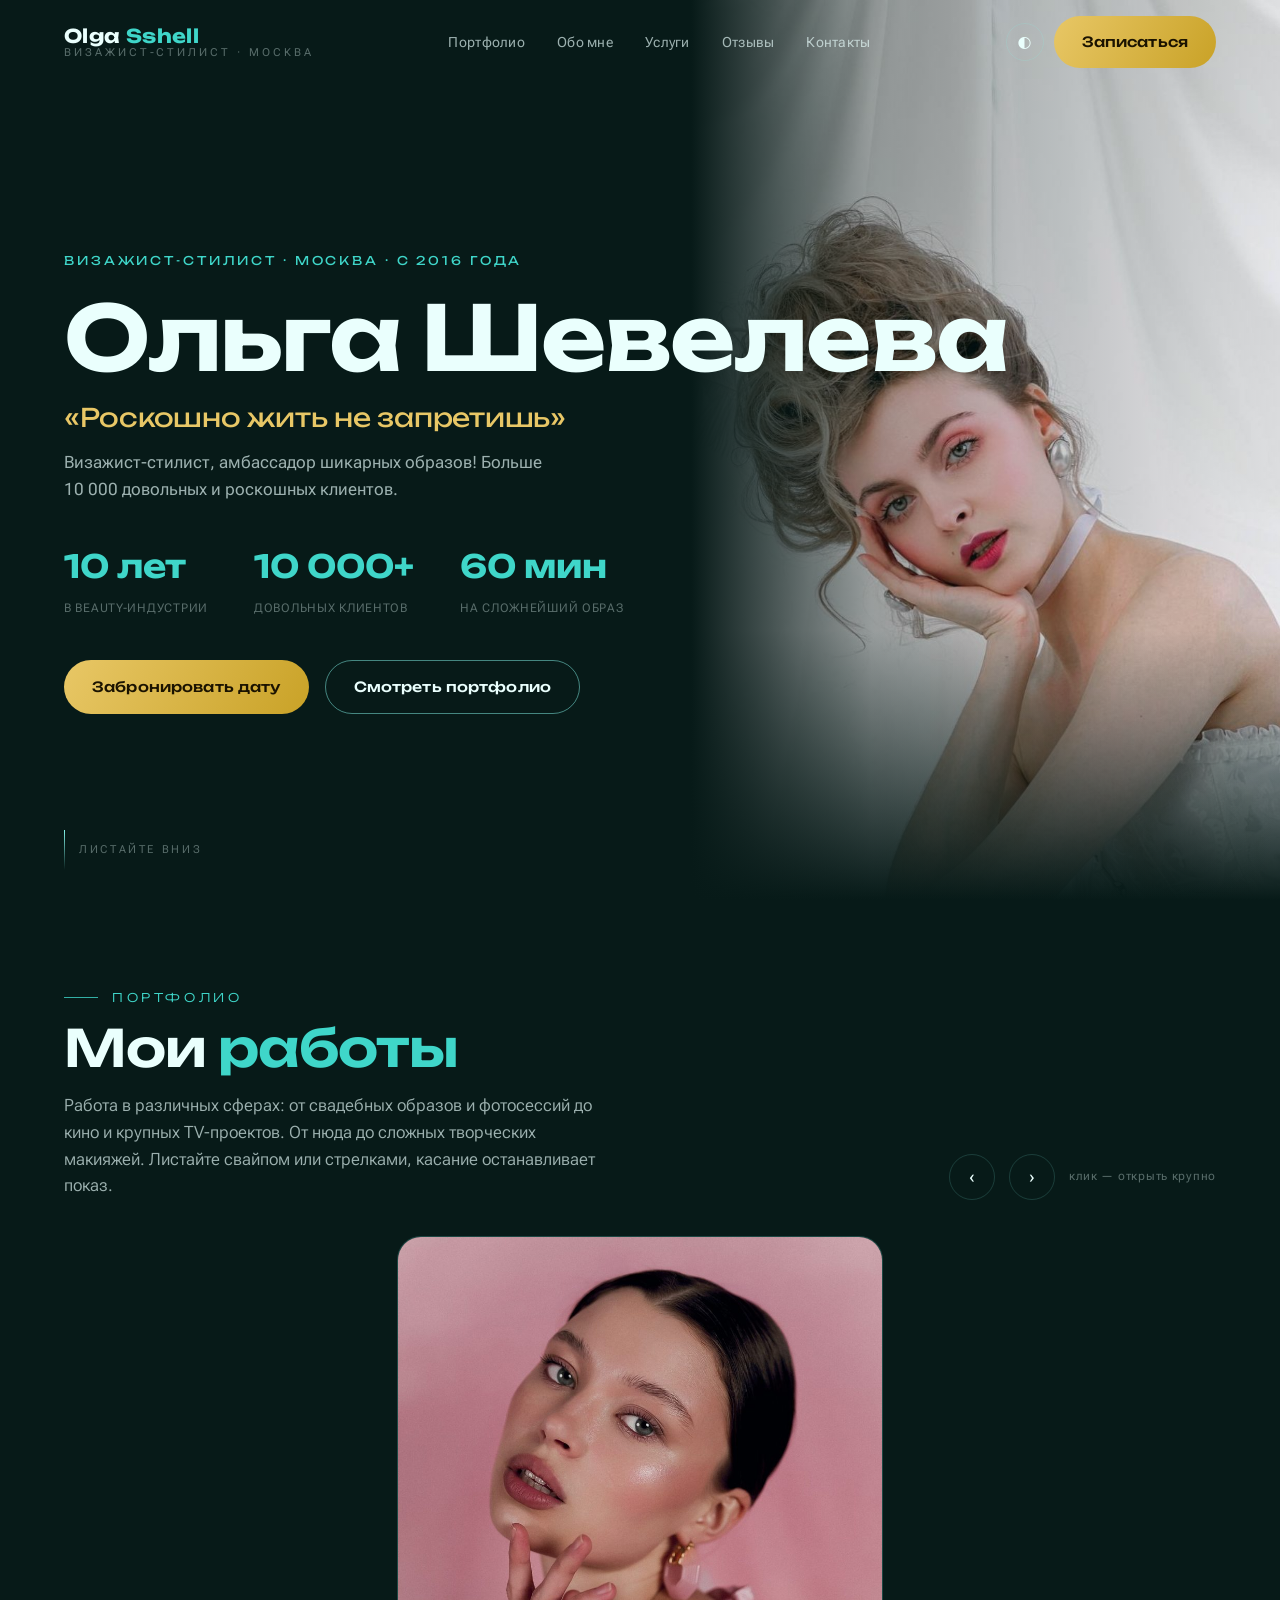
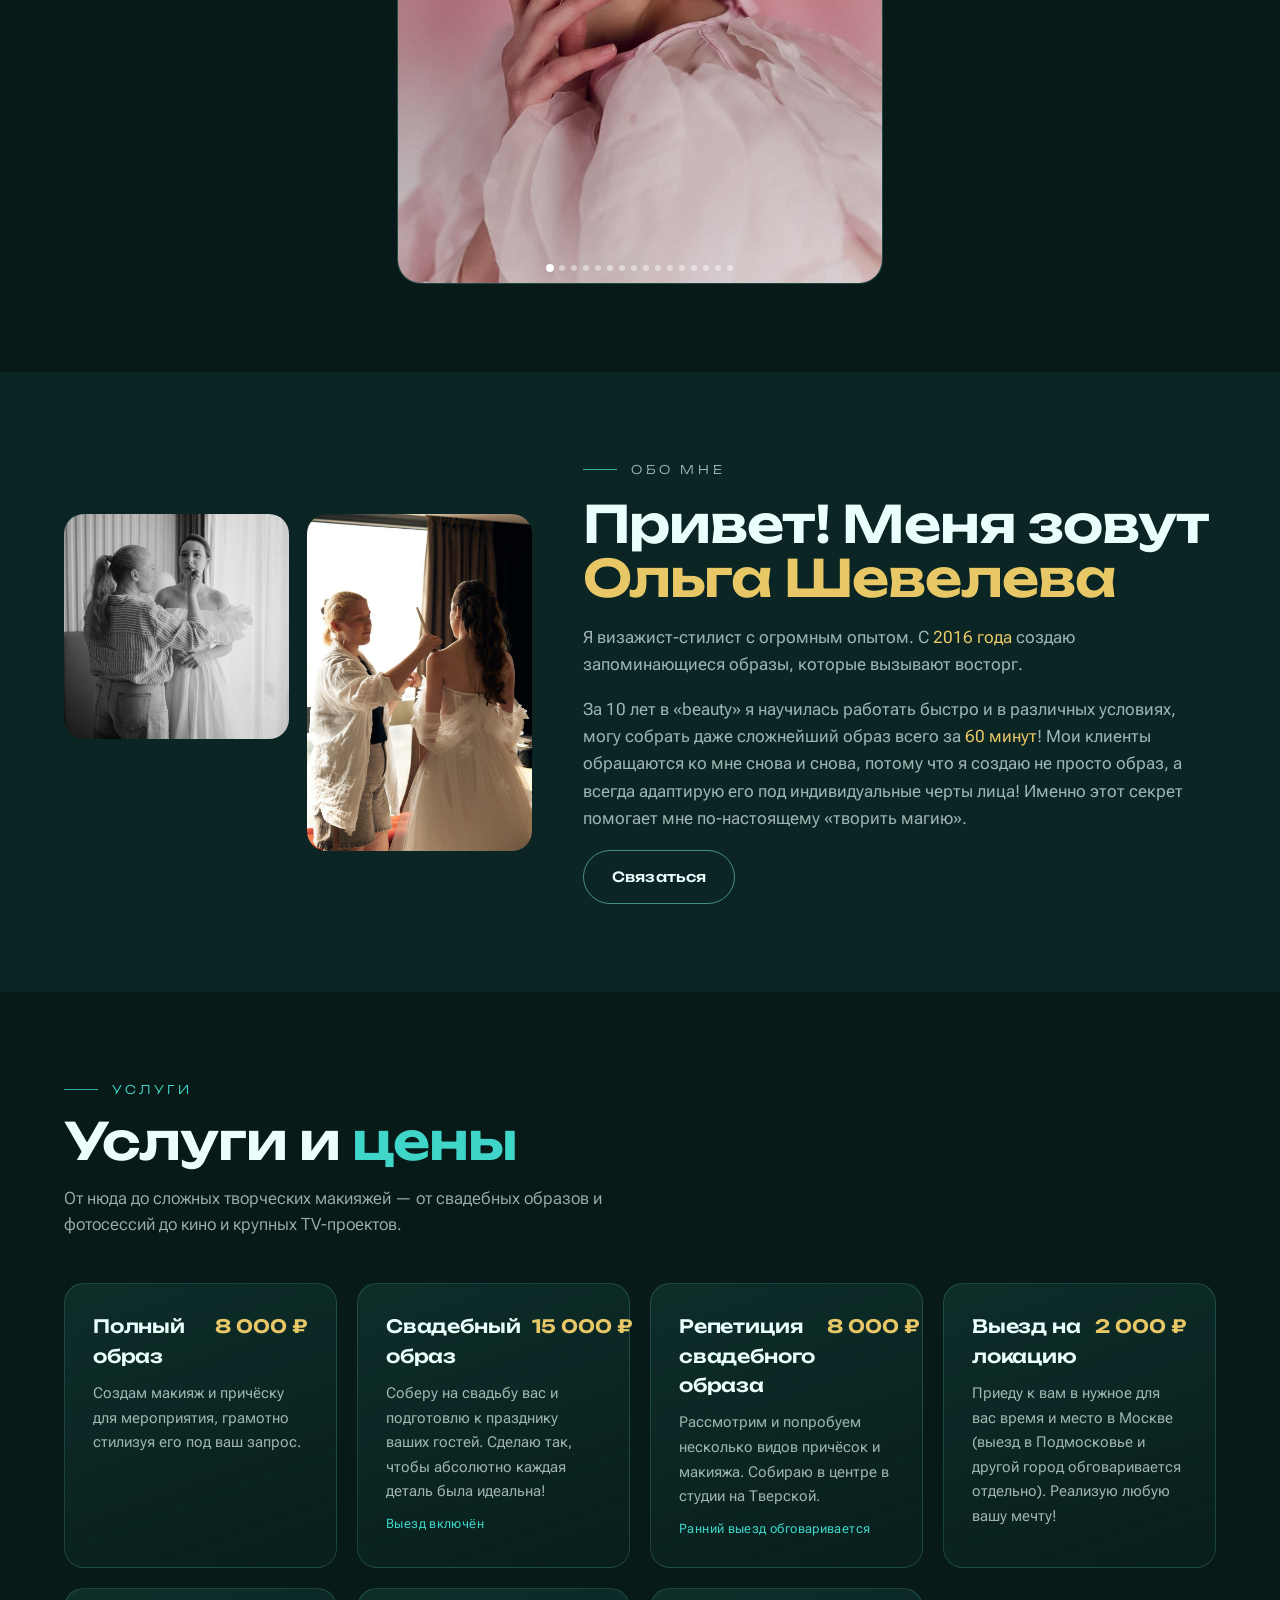
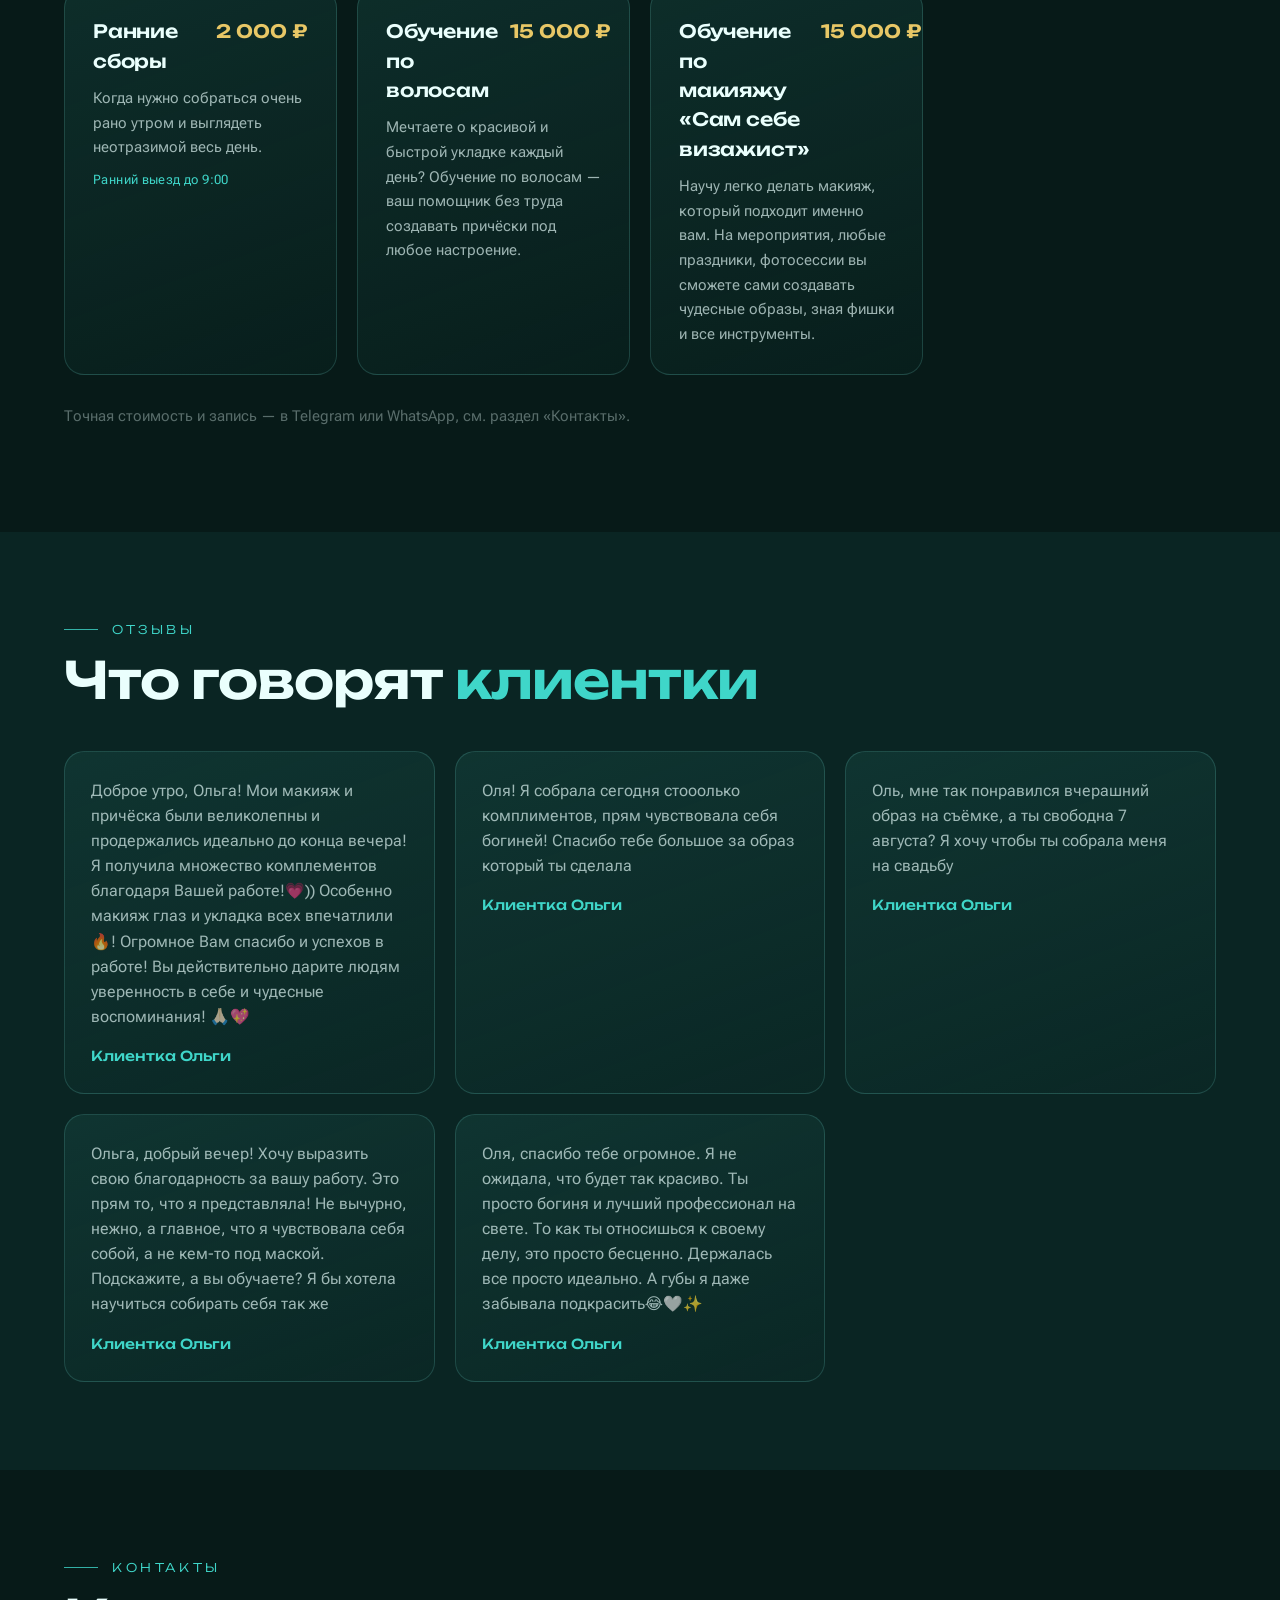
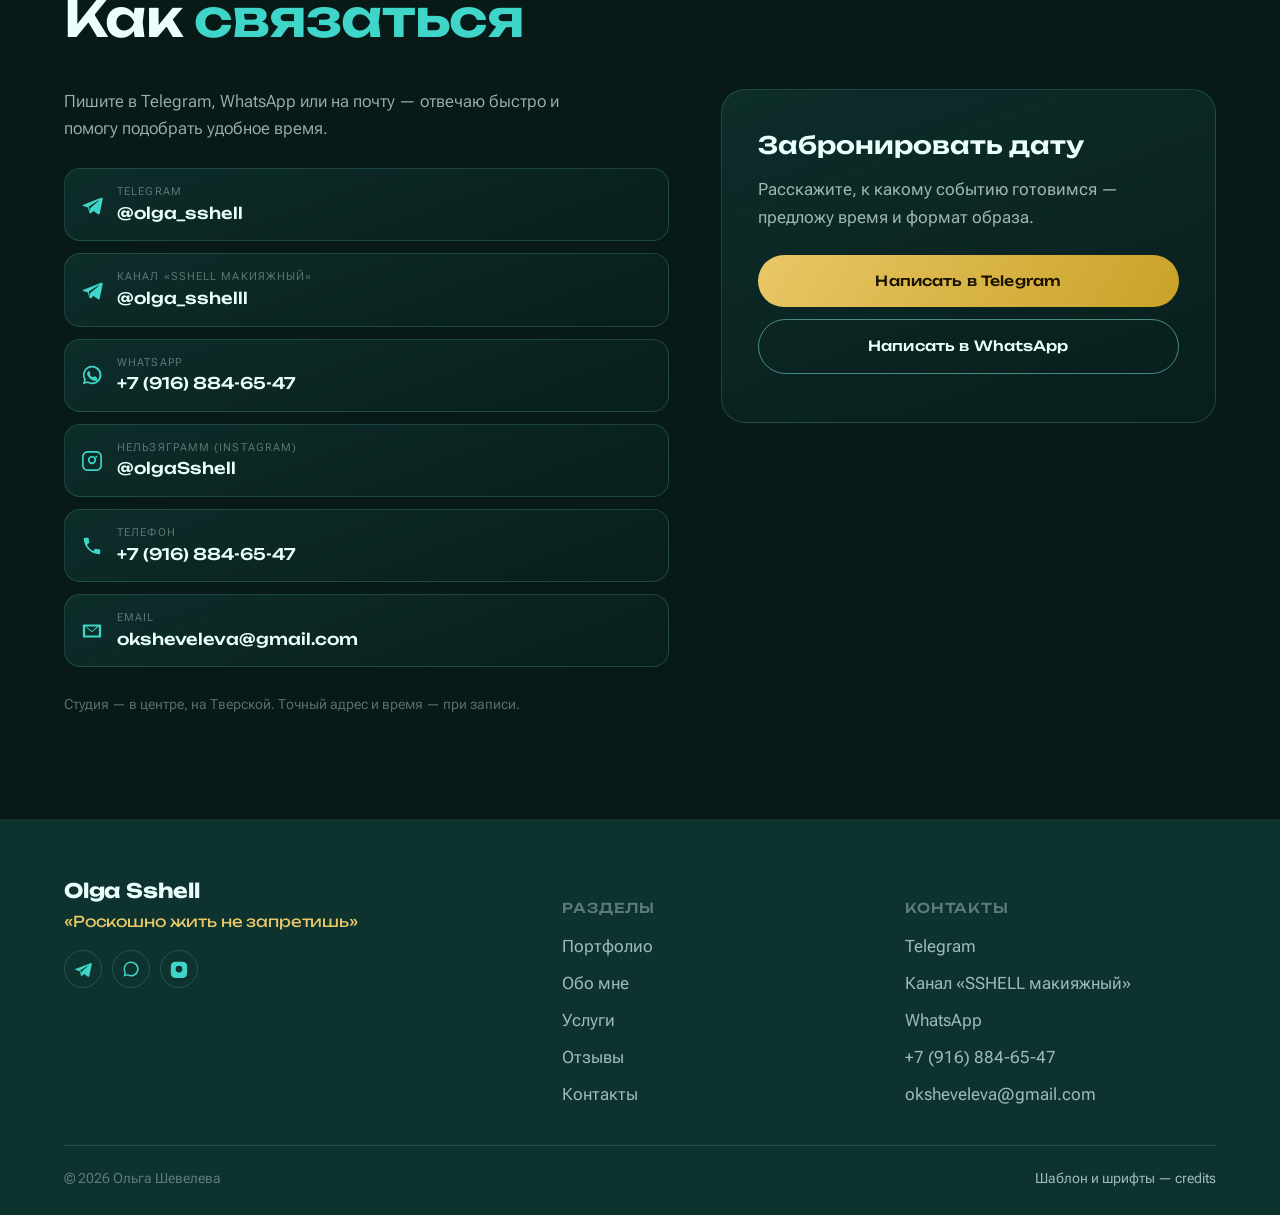
==== commit b4e5f722: "noindex: тестовая копия, в поиск не нужна" ====
--- a/index.html
+++ b/index.html
@@ -2,6 +2,7 @@
 <html lang="ru">
 <head>
 <meta charset="UTF-8">
+<meta name="robots" content="noindex, nofollow">
 <meta name="viewport" content="width=device-width, initial-scale=1.0">
 <title>Ольга Шевелева — визажист-стилист в Москве</title>
 <meta name="description" content="Ольга Шевелева — визажист-стилист в Москве с 2016 года. Полный образ, свадебный макияж и причёска, выезд на локацию, обучение по макияжу и укладкам. Больше 10 000 довольных клиентов.">
--- a/assets/css/style.css
+++ b/assets/css/style.css
@@ -263,3 +263,10 @@
   html.js h1.split .ch{opacity:1;transform:none;animation:none}
   .rotor-track{transition:none}
 }
+/* компьютер: фото справа в своих пропорциях, а не на весь экран */
+@media (min-width:900px){
+  .hero-bg{left:auto;right:0;width:min(46vw,640px);object-position:50% 25%;animation-name:breatheSoft}
+  .hero-veil{background:linear-gradient(90deg,var(--bg) 0%,var(--bg) calc(100% - min(46vw,640px)),rgba(7,26,24,.35) calc(100% - min(46vw,640px) + 180px),rgba(7,26,24,0) 100%),linear-gradient(180deg,transparent 70%,var(--bg) 100%)}
+  html.light .hero-veil{background:linear-gradient(90deg,var(--bg) 0%,var(--bg) calc(100% - min(46vw,640px)),rgba(250,246,241,.35) calc(100% - min(46vw,640px) + 180px),rgba(250,246,241,0) 100%),linear-gradient(180deg,transparent 70%,var(--bg) 100%)}
+}
+@keyframes breatheSoft{0%,100%{transform:scale(1)}50%{transform:scale(1.04)}}
